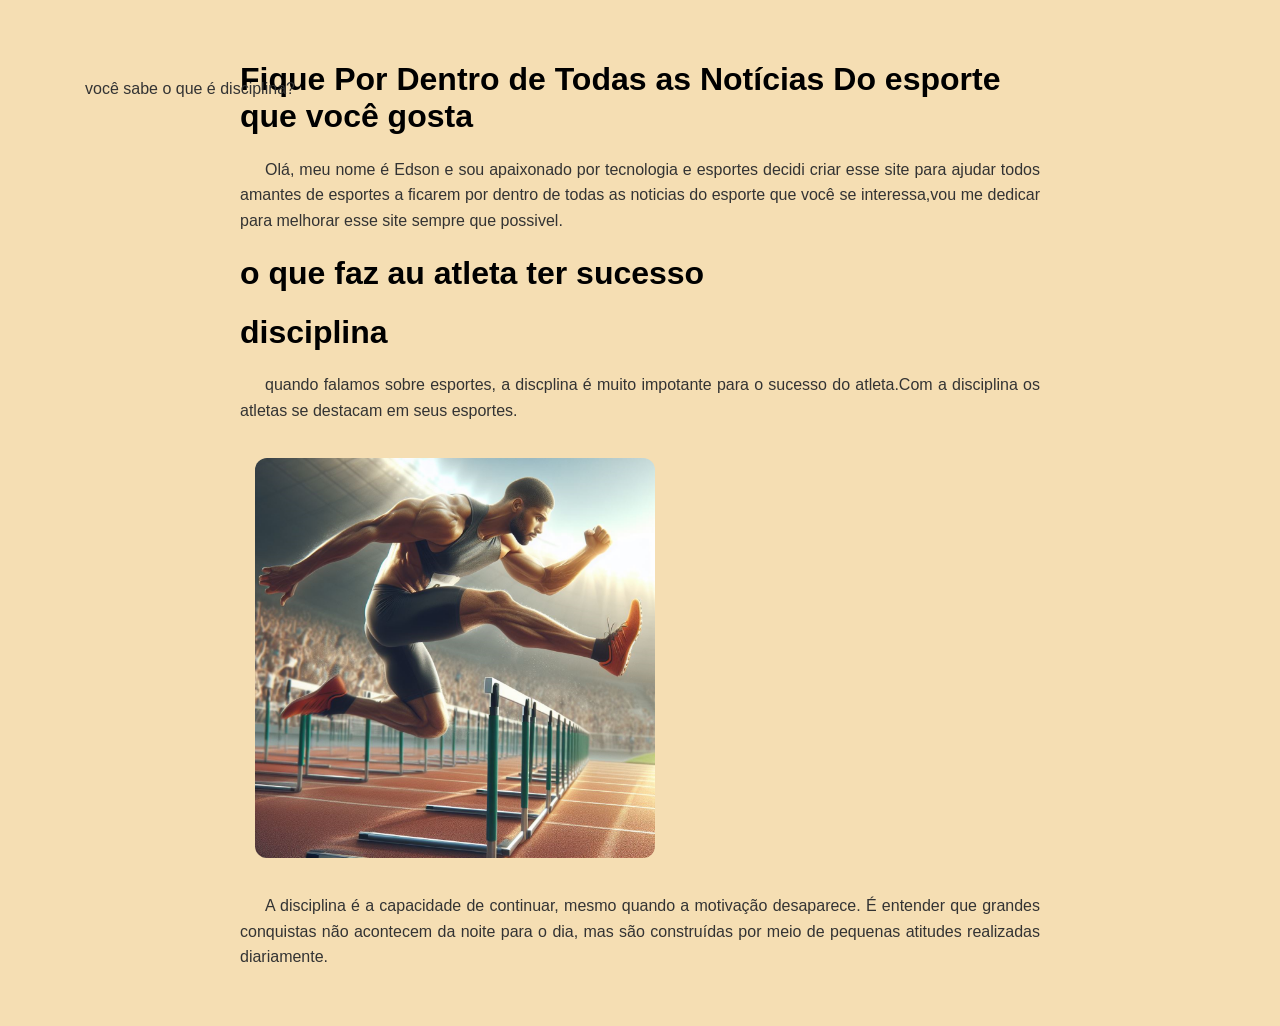
==== index.html @ 0e012005 "1.1" ====
<!DOCTYPE html>
<html lang="pt-BR">

  <head>
    <meta charset="UTF-8">
    <meta name="viewport" content="width=device-width, initial-scale=1.0">
    <title>esporte é vida</title>
    <link rel="stylesheet" href="_css/estilo.css">
  </head>
 
  <body>

<div class="container">

    <h1>Fique Por Dentro de Todas as Notícias Do esporte que você gosta</h1>
     <p>Olá, meu nome é Edson e sou apaixonado por tecnologia e esportes decidi criar esse site
       para ajudar todos amantes de esportes a ficarem por dentro de todas as noticias do esporte
      que você se interessa,vou me dedicar para melhorar esse site sempre que possivel. </p>


<h1>o que faz au atleta ter sucesso</h1>



<h1>disciplina</h1>
     <p>quando falamos sobre esportes, a discplina é muito impotante para o sucesso do atleta.Com
      a disciplina os atletas se destacam em seus esportes. </p>
      <figure class="foto">
    <img src="_imagem/disciplina.imagem.png.png" alt="Representação de disciplina e
    dedicação, relacionada ao hábito de treinar.">
    </figure> 
    <p>A disciplina é a capacidade de continuar, mesmo quando a motivação desaparece.
      É entender que grandes conquistas não acontecem da noite para o dia, mas
      são construídas por meio de pequenas atitudes realizadas diariamente.</p>
    <p class="definicao"> você sabe o que é disciplina?</p>

</div>

  </body> 

</html>
---- _css/estilo.css ----
@charset "utf-8";

body  {
  background-color: wheat;
  font-family: Arial, sans-serif;
  margin: 0;
  padding: 20px;
}

div.container {
  background-color: auto;
  max-width: 800px;
  margin: 0 auto;
  padding: 20px;
}

p {
  text-align: justify;
  text-indent: 25px;
  color: #333;
  line-height: 1.6;
}

figure.foto {
  width: 50%;
  margin:20px auto;
  padding: 15px;
  text-align: center;
  margin: 20px 0;
  border-radius: 12px;
}

figure.foto img {
  width: 100%;
  height: auto;
  border-radius: 12px;
  display: block;
  margin: 0 auto;
}


p.definicao {
  display: block;
   position: absolute ;
   left: 50px;
   top: 50px;
   padding: 10px;
}

p.definicao:hover {
   color: #606060;
   background-color: bisque;
}
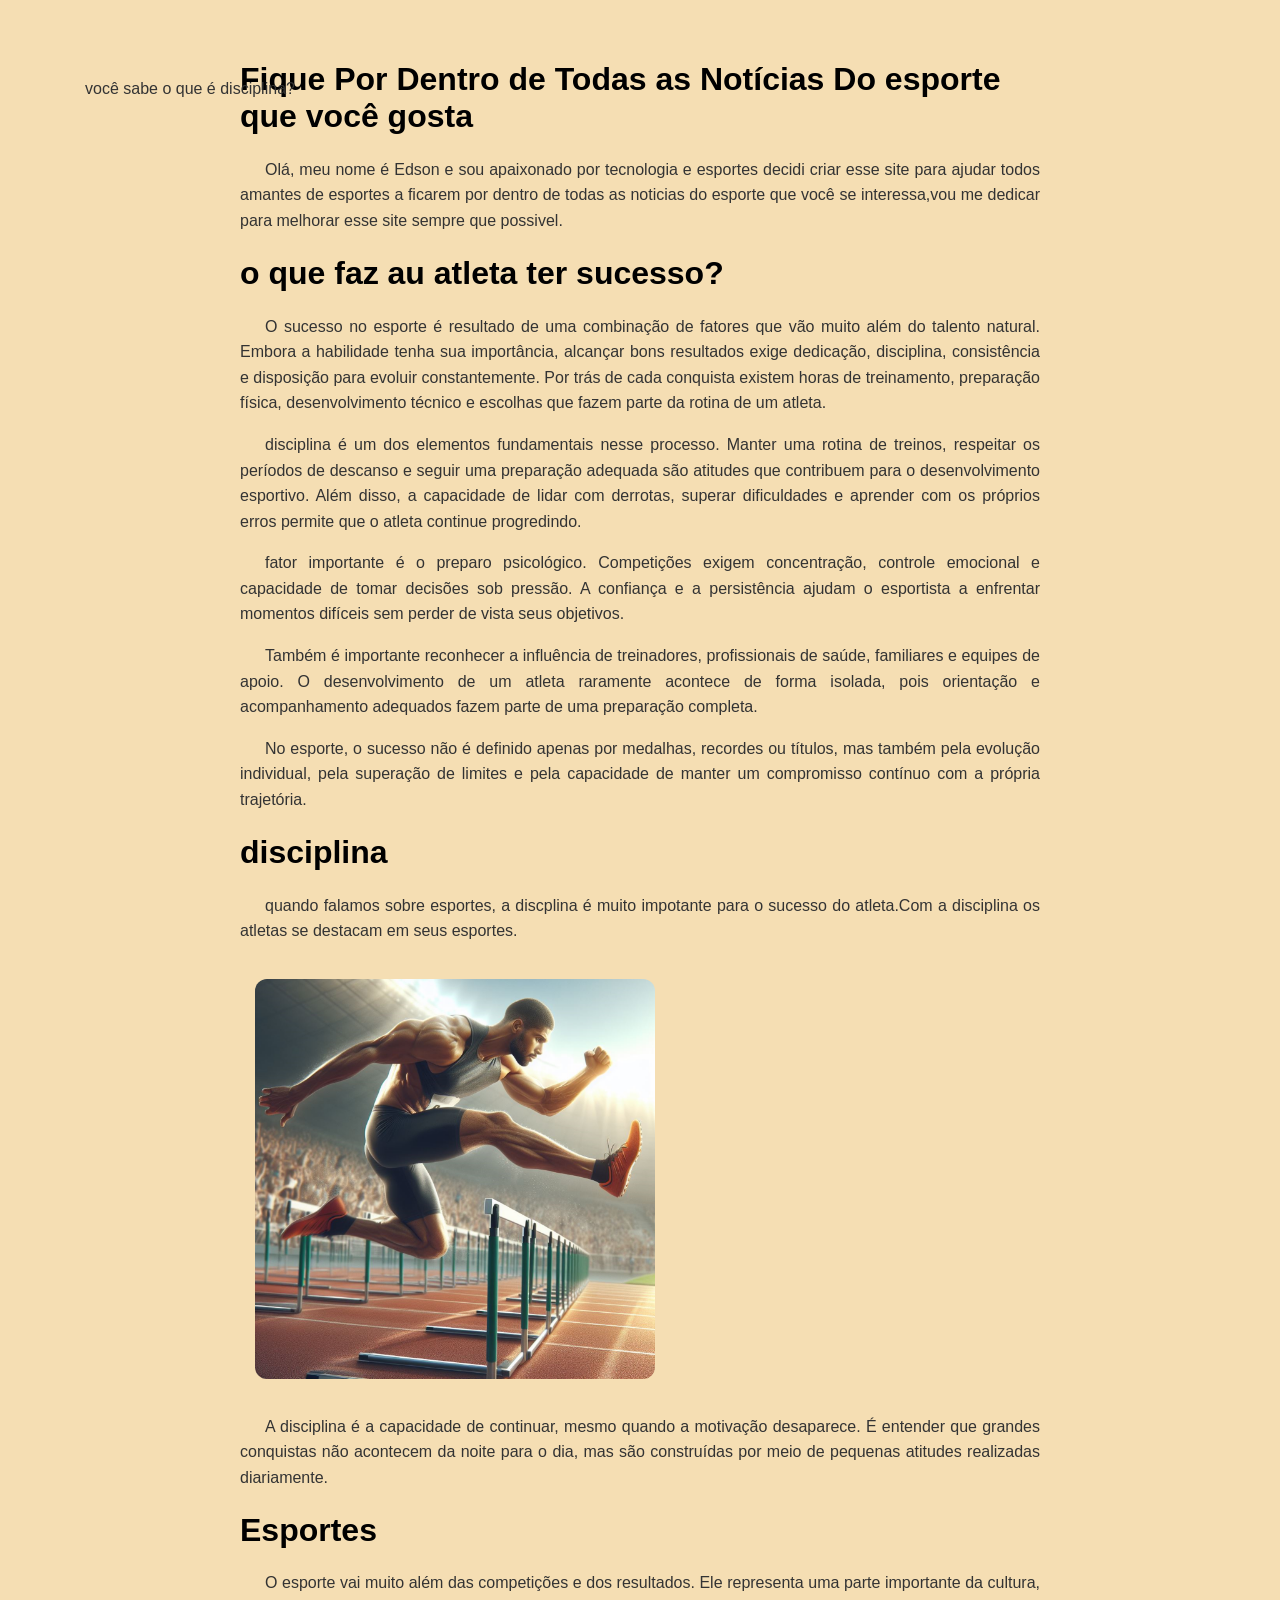
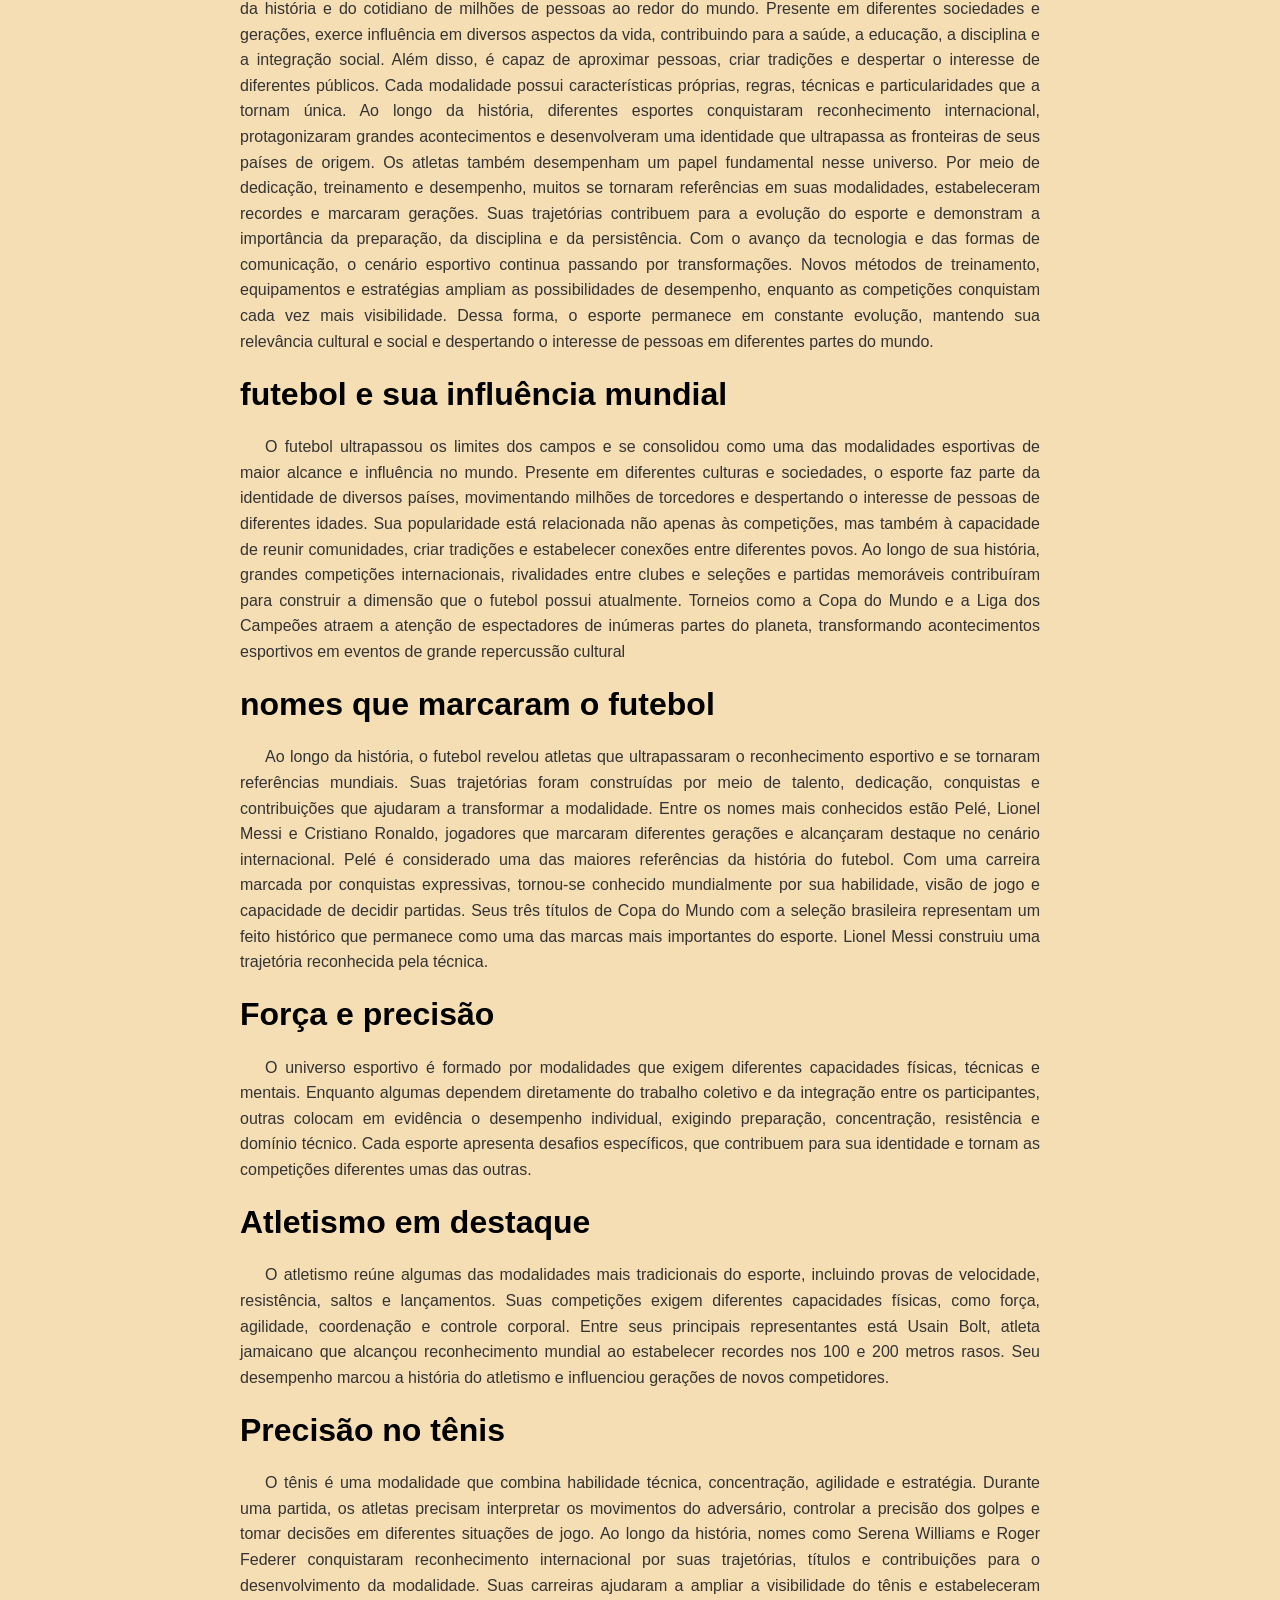
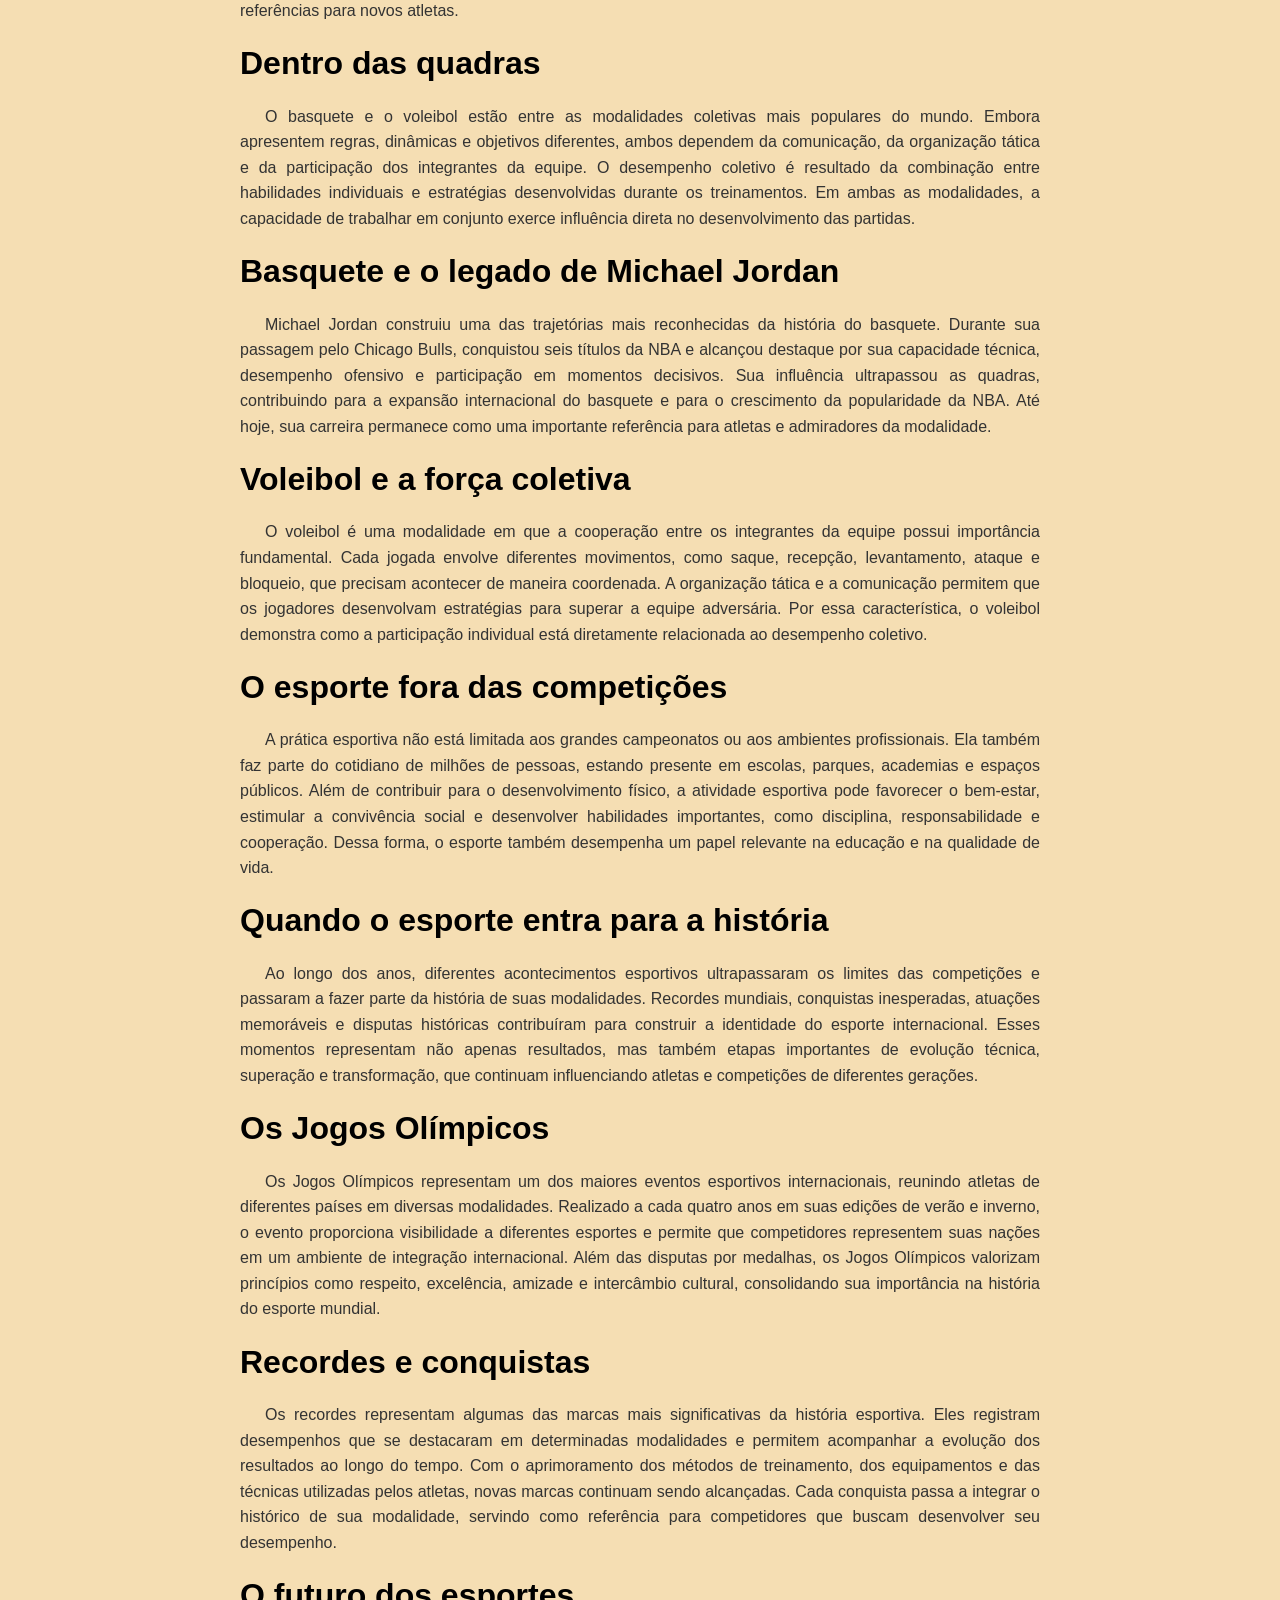
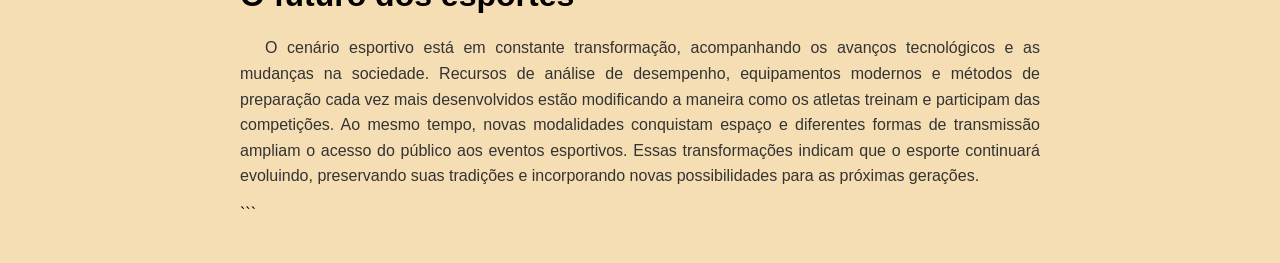
==== commit 464da9ba: "1.2" ====
--- a/index.html
+++ b/index.html
@@ -18,8 +18,18 @@
       que você se interessa,vou me dedicar para melhorar esse site sempre que possivel. </p>
 
 
-<h1>o que faz au atleta ter sucesso</h1>
+<h1>o que faz au atleta ter sucesso?</h1>
 
+
+<p>O sucesso no esporte é resultado de uma combinação de fatores que vão muito além do talento natural. Embora a habilidade tenha sua importância, alcançar bons resultados exige dedicação, disciplina, consistência e disposição para evoluir constantemente. Por trás de cada conquista existem horas de treinamento, preparação física, desenvolvimento técnico e escolhas que fazem parte da rotina de um atleta.</p>
+
+<p> disciplina é um dos elementos fundamentais nesse processo. Manter uma rotina de treinos, respeitar os períodos de descanso e seguir uma preparação adequada são atitudes que contribuem para o desenvolvimento esportivo. Além disso, a capacidade de lidar com derrotas, superar dificuldades e aprender com os próprios erros permite que o atleta continue progredindo.</p>
+
+<p> fator importante é o preparo psicológico. Competições exigem concentração, controle emocional e capacidade de tomar decisões sob pressão. A confiança e a persistência ajudam o esportista a enfrentar momentos difíceis sem perder de vista seus objetivos.</p>
+
+<P>Também é importante reconhecer a influência de treinadores, profissionais de saúde, familiares e equipes de apoio. O desenvolvimento de um atleta raramente acontece de forma isolada, pois orientação e acompanhamento adequados fazem parte de uma preparação completa.</P>
+
+<p>No esporte, o sucesso não é definido apenas por medalhas, recordes ou títulos, mas também pela evolução individual, pela superação de limites e pela capacidade de manter um compromisso contínuo com a própria trajetória.</p>
 
 
 <h1>disciplina</h1>
@@ -34,6 +44,64 @@
       são construídas por meio de pequenas atitudes realizadas diariamente.</p>
     <p class="definicao"> você sabe o que é disciplina?</p>
 
+    <h1>Esportes</h1>
+
+<p> O esporte vai muito além das competições e dos resultados. Ele representa uma parte importante da cultura, da história e do cotidiano de milhões de pessoas ao redor do mundo. Presente em diferentes sociedades e gerações, exerce influência em diversos aspectos da vida, contribuindo para a saúde, a educação, a disciplina e a integração social. Além disso, é capaz de aproximar pessoas, criar tradições e despertar o interesse de diferentes públicos.
+
+Cada modalidade possui características próprias, regras, técnicas e particularidades que a tornam única. Ao longo da história, diferentes esportes conquistaram reconhecimento internacional, protagonizaram grandes acontecimentos e desenvolveram uma identidade que ultrapassa as fronteiras de seus países de origem.
+
+Os atletas também desempenham um papel fundamental nesse universo. Por meio de dedicação, treinamento e desempenho, muitos se tornaram referências em suas modalidades, estabeleceram recordes e marcaram gerações. Suas trajetórias contribuem para a evolução do esporte e demonstram a importância da preparação, da disciplina e da persistência.
+
+Com o avanço da tecnologia e das formas de comunicação, o cenário esportivo continua passando por transformações. Novos métodos de treinamento, equipamentos e estratégias ampliam as possibilidades de desempenho, enquanto as competições conquistam cada vez mais visibilidade. Dessa forma, o esporte permanece em constante evolução, mantendo sua relevância cultural e social e despertando o interesse de pessoas em diferentes partes do mundo.</p>
+
+<h1> futebol e sua influência mundial</h1>
+
+<p>O futebol ultrapassou os limites dos campos e se consolidou como uma das modalidades esportivas de maior alcance e influência no mundo. Presente em diferentes culturas e sociedades, o esporte faz parte da identidade de diversos países, movimentando milhões de torcedores e despertando o interesse de pessoas de diferentes idades. Sua popularidade está relacionada não apenas às competições, mas também à capacidade de reunir comunidades, criar tradições e estabelecer conexões entre diferentes povos.
+
+Ao longo de sua história, grandes competições internacionais, rivalidades entre clubes e seleções e partidas memoráveis contribuíram para construir a dimensão que o futebol possui atualmente. Torneios como a Copa do Mundo e a Liga dos Campeões atraem a atenção de espectadores de inúmeras partes do planeta, transformando acontecimentos esportivos em eventos de grande repercussão cultural</p>
+
+<h1> nomes que marcaram o futebol</h1>
+<P>Ao longo da história, o futebol revelou atletas que ultrapassaram o reconhecimento esportivo e se tornaram referências mundiais. Suas trajetórias foram construídas por meio de talento, dedicação, conquistas e contribuições que ajudaram a transformar a modalidade. Entre os nomes mais conhecidos estão Pelé, Lionel Messi e Cristiano Ronaldo, jogadores que marcaram diferentes gerações e alcançaram destaque no cenário internacional.
+
+Pelé é considerado uma das maiores referências da história do futebol. Com uma carreira marcada por conquistas expressivas, tornou-se conhecido mundialmente por sua habilidade, visão de jogo e capacidade de decidir partidas. Seus três títulos de Copa do Mundo com a seleção brasileira representam um feito histórico que permanece como uma das marcas mais importantes do esporte.
+
+Lionel Messi construiu uma trajetória reconhecida pela técnica.</p>
+
+<h1>Força e precisão</h1>
+<p>O universo esportivo é formado por modalidades que exigem diferentes capacidades físicas, técnicas e mentais. Enquanto algumas dependem diretamente do trabalho coletivo e da integração entre os participantes, outras colocam em evidência o desempenho individual, exigindo preparação, concentração, resistência e domínio técnico. Cada esporte apresenta desafios específicos, que contribuem para sua identidade e tornam as competições diferentes umas das outras.</p>
+
+<h1>Atletismo em destaque</h1>
+<p>O atletismo reúne algumas das modalidades mais tradicionais do esporte, incluindo provas de velocidade, resistência, saltos e lançamentos. Suas competições exigem diferentes capacidades físicas, como força, agilidade, coordenação e controle corporal. Entre seus principais representantes está Usain Bolt, atleta jamaicano que alcançou reconhecimento mundial ao estabelecer recordes nos 100 e 200 metros rasos. Seu desempenho marcou a história do atletismo e influenciou gerações de novos competidores.</p>
+
+<h1>Precisão no tênis</h1>
+<p>O tênis é uma modalidade que combina habilidade técnica, concentração, agilidade e estratégia. Durante uma partida, os atletas precisam interpretar os movimentos do adversário, controlar a precisão dos golpes e tomar decisões em diferentes situações de jogo. Ao longo da história, nomes como Serena Williams e Roger Federer conquistaram reconhecimento internacional por suas trajetórias, títulos e contribuições para o desenvolvimento da modalidade. Suas carreiras ajudaram a ampliar a visibilidade do tênis e estabeleceram referências para novos atletas.</p>
+
+<h1>Dentro das quadras</h1>
+<p>O basquete e o voleibol estão entre as modalidades coletivas mais populares do mundo. Embora apresentem regras, dinâmicas e objetivos diferentes, ambos dependem da comunicação, da organização tática e da participação dos integrantes da equipe. O desempenho coletivo é resultado da combinação entre habilidades individuais e estratégias desenvolvidas durante os treinamentos. Em ambas as modalidades, a capacidade de trabalhar em conjunto exerce influência direta no desenvolvimento das partidas.</p>
+
+<h1>Basquete e o legado de Michael Jordan</h1>
+<p>Michael Jordan construiu uma das trajetórias mais reconhecidas da história do basquete. Durante sua passagem pelo Chicago Bulls, conquistou seis títulos da NBA e alcançou destaque por sua capacidade técnica, desempenho ofensivo e participação em momentos decisivos. Sua influência ultrapassou as quadras, contribuindo para a expansão internacional do basquete e para o crescimento da popularidade da NBA. Até hoje, sua carreira permanece como uma importante referência para atletas e admiradores da modalidade.</p>
+
+<h1>Voleibol e a força coletiva</h1>
+<p>O voleibol é uma modalidade em que a cooperação entre os integrantes da equipe possui importância fundamental. Cada jogada envolve diferentes movimentos, como saque, recepção, levantamento, ataque e bloqueio, que precisam acontecer de maneira coordenada. A organização tática e a comunicação permitem que os jogadores desenvolvam estratégias para superar a equipe adversária. Por essa característica, o voleibol demonstra como a participação individual está diretamente relacionada ao desempenho coletivo.</p>
+
+<h1>O esporte fora das competições</h1>
+<p>A prática esportiva não está limitada aos grandes campeonatos ou aos ambientes profissionais. Ela também faz parte do cotidiano de milhões de pessoas, estando presente em escolas, parques, academias e espaços públicos. Além de contribuir para o desenvolvimento físico, a atividade esportiva pode favorecer o bem-estar, estimular a convivência social e desenvolver habilidades importantes, como disciplina, responsabilidade e cooperação. Dessa forma, o esporte também desempenha um papel relevante na educação e na qualidade de vida.</p>
+
+<h1>Quando o esporte entra para a história</h1>
+<p>Ao longo dos anos, diferentes acontecimentos esportivos ultrapassaram os limites das competições e passaram a fazer parte da história de suas modalidades. Recordes mundiais, conquistas inesperadas, atuações memoráveis e disputas históricas contribuíram para construir a identidade do esporte internacional. Esses momentos representam não apenas resultados, mas também etapas importantes de evolução técnica, superação e transformação, que continuam influenciando atletas e competições de diferentes gerações.</p>
+
+<h1>Os Jogos Olímpicos</h1>
+<p>Os Jogos Olímpicos representam um dos maiores eventos esportivos internacionais, reunindo atletas de diferentes países em diversas modalidades. Realizado a cada quatro anos em suas edições de verão e inverno, o evento proporciona visibilidade a diferentes esportes e permite que competidores representem suas nações em um ambiente de integração internacional. Além das disputas por medalhas, os Jogos Olímpicos valorizam princípios como respeito, excelência, amizade e intercâmbio cultural, consolidando sua importância na história do esporte mundial.</p>
+
+<h1>Recordes e conquistas</h1>
+<p>Os recordes representam algumas das marcas mais significativas da história esportiva. Eles registram desempenhos que se destacaram em determinadas modalidades e permitem acompanhar a evolução dos resultados ao longo do tempo. Com o aprimoramento dos métodos de treinamento, dos equipamentos e das técnicas utilizadas pelos atletas, novas marcas continuam sendo alcançadas. Cada conquista passa a integrar o histórico de sua modalidade, servindo como referência para competidores que buscam desenvolver seu desempenho.</p>
+
+<h1>O futuro dos esportes</h1>
+<p>O cenário esportivo está em constante transformação, acompanhando os avanços tecnológicos e as mudanças na sociedade. Recursos de análise de desempenho, equipamentos modernos e métodos de preparação cada vez mais desenvolvidos estão modificando a maneira como os atletas treinam e participam das competições. Ao mesmo tempo, novas modalidades conquistam espaço e diferentes formas de transmissão ampliam o acesso do público aos eventos esportivos. Essas transformações indicam que o esporte continuará evoluindo, preservando suas tradições e incorporando novas possibilidades para as próximas gerações.</p>
+```
+
+
 </div>
 
   </body> 
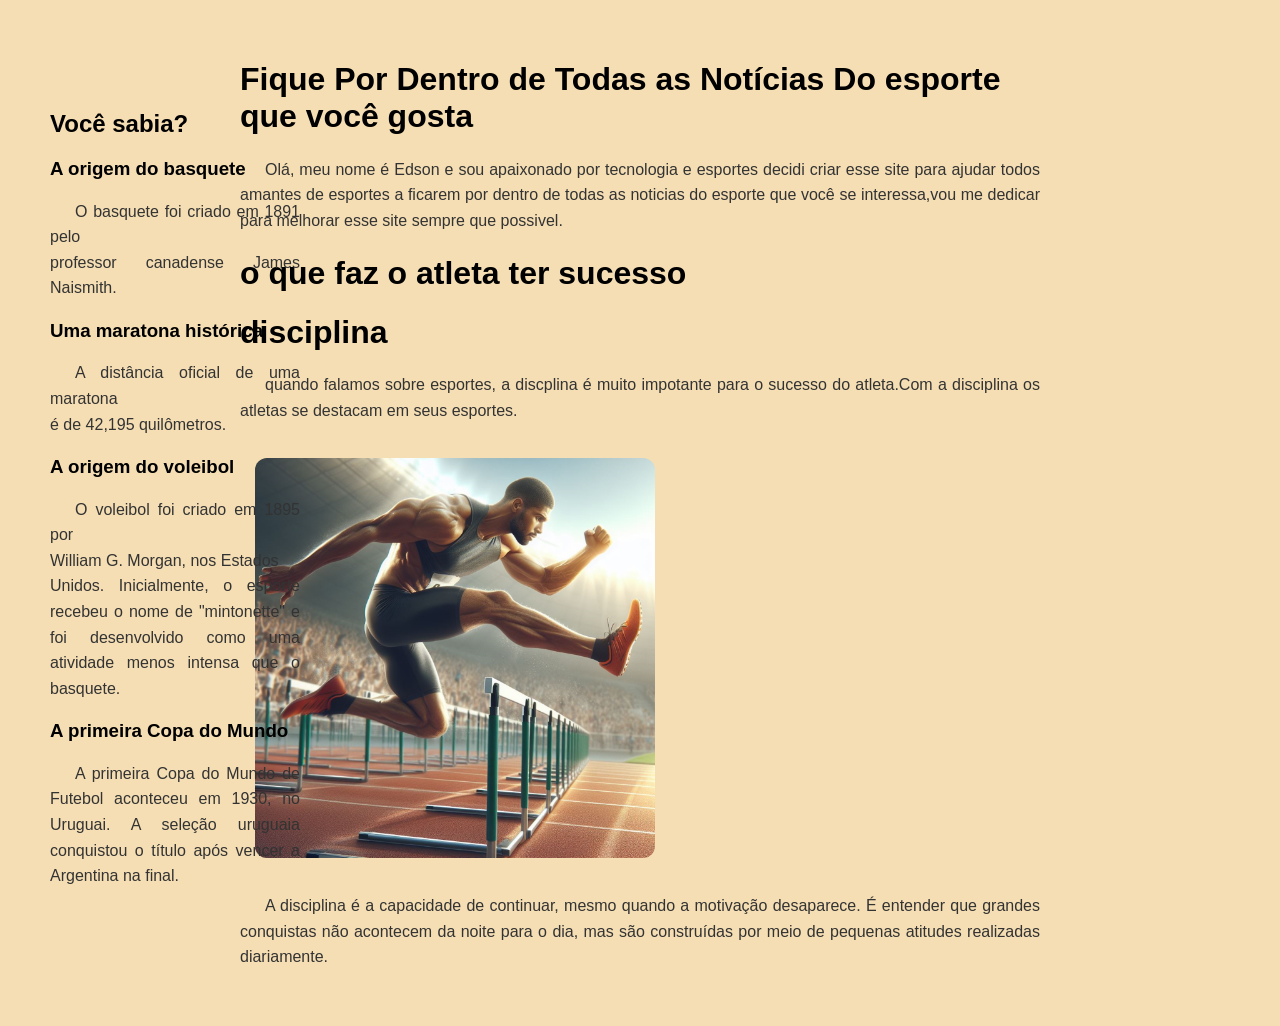
==== commit fa5201d1: "1.2" ====
--- a/index.html
+++ b/index.html
@@ -18,18 +18,8 @@
       que você se interessa,vou me dedicar para melhorar esse site sempre que possivel. </p>
 
 
-<h1>o que faz au atleta ter sucesso?</h1>
+<h1>o que faz o atleta ter sucesso</h1>
 
-
-<p>O sucesso no esporte é resultado de uma combinação de fatores que vão muito além do talento natural. Embora a habilidade tenha sua importância, alcançar bons resultados exige dedicação, disciplina, consistência e disposição para evoluir constantemente. Por trás de cada conquista existem horas de treinamento, preparação física, desenvolvimento técnico e escolhas que fazem parte da rotina de um atleta.</p>
-
-<p> disciplina é um dos elementos fundamentais nesse processo. Manter uma rotina de treinos, respeitar os períodos de descanso e seguir uma preparação adequada são atitudes que contribuem para o desenvolvimento esportivo. Além disso, a capacidade de lidar com derrotas, superar dificuldades e aprender com os próprios erros permite que o atleta continue progredindo.</p>
-
-<p> fator importante é o preparo psicológico. Competições exigem concentração, controle emocional e capacidade de tomar decisões sob pressão. A confiança e a persistência ajudam o esportista a enfrentar momentos difíceis sem perder de vista seus objetivos.</p>
-
-<P>Também é importante reconhecer a influência de treinadores, profissionais de saúde, familiares e equipes de apoio. O desenvolvimento de um atleta raramente acontece de forma isolada, pois orientação e acompanhamento adequados fazem parte de uma preparação completa.</P>
-
-<p>No esporte, o sucesso não é definido apenas por medalhas, recordes ou títulos, mas também pela evolução individual, pela superação de limites e pela capacidade de manter um compromisso contínuo com a própria trajetória.</p>
 
 
 <h1>disciplina</h1>
@@ -42,65 +32,34 @@
     <p>A disciplina é a capacidade de continuar, mesmo quando a motivação desaparece.
       É entender que grandes conquistas não acontecem da noite para o dia, mas
       são construídas por meio de pequenas atitudes realizadas diariamente.</p>
-    <p class="definicao"> você sabe o que é disciplina?</p>
+    <aside class="definicao">
+    <h2>Você sabia?</h2>
 
-    <h1>Esportes</h1>
+    <h3>A origem do basquete</h3>
 
-<p> O esporte vai muito além das competições e dos resultados. Ele representa uma parte importante da cultura, da história e do cotidiano de milhões de pessoas ao redor do mundo. Presente em diferentes sociedades e gerações, exerce influência em diversos aspectos da vida, contribuindo para a saúde, a educação, a disciplina e a integração social. Além disso, é capaz de aproximar pessoas, criar tradições e despertar o interesse de diferentes públicos.
+    <p>
+        O basquete foi criado em 1891 pelo<br/> professor
+        canadense James Naismith.
+    </p>
 
-Cada modalidade possui características próprias, regras, técnicas e particularidades que a tornam única. Ao longo da história, diferentes esportes conquistaram reconhecimento internacional, protagonizaram grandes acontecimentos e desenvolveram uma identidade que ultrapassa as fronteiras de seus países de origem.
+    <h3>Uma maratona histórica</h3>
 
-Os atletas também desempenham um papel fundamental nesse universo. Por meio de dedicação, treinamento e desempenho, muitos se tornaram referências em suas modalidades, estabeleceram recordes e marcaram gerações. Suas trajetórias contribuem para a evolução do esporte e demonstram a importância da preparação, da disciplina e da persistência.
+    <p>
+        A distância oficial de uma maratona <br/> é de
+        42,195 quilômetros.
+    </p>
+    <h3>A origem do voleibol</h3>
 
-Com o avanço da tecnologia e das formas de comunicação, o cenário esportivo continua passando por transformações. Novos métodos de treinamento, equipamentos e estratégias ampliam as possibilidades de desempenho, enquanto as competições conquistam cada vez mais visibilidade. Dessa forma, o esporte permanece em constante evolução, mantendo sua relevância cultural e social e despertando o interesse de pessoas em diferentes partes do mundo.</p>
+<p>
+O voleibol foi criado em 1895 por <br/>William G. Morgan, nos Estados <br>Unidos. Inicialmente, o esporte recebeu o nome de "mintonette" e foi desenvolvido como uma atividade menos intensa que o basquete.
+</p>
 
-<h1> futebol e sua influência mundial</h1>
+<h3>A primeira Copa do Mundo</h3>
 
-<p>O futebol ultrapassou os limites dos campos e se consolidou como uma das modalidades esportivas de maior alcance e influência no mundo. Presente em diferentes culturas e sociedades, o esporte faz parte da identidade de diversos países, movimentando milhões de torcedores e despertando o interesse de pessoas de diferentes idades. Sua popularidade está relacionada não apenas às competições, mas também à capacidade de reunir comunidades, criar tradições e estabelecer conexões entre diferentes povos.
-
-Ao longo de sua história, grandes competições internacionais, rivalidades entre clubes e seleções e partidas memoráveis contribuíram para construir a dimensão que o futebol possui atualmente. Torneios como a Copa do Mundo e a Liga dos Campeões atraem a atenção de espectadores de inúmeras partes do planeta, transformando acontecimentos esportivos em eventos de grande repercussão cultural</p>
-
-<h1> nomes que marcaram o futebol</h1>
-<P>Ao longo da história, o futebol revelou atletas que ultrapassaram o reconhecimento esportivo e se tornaram referências mundiais. Suas trajetórias foram construídas por meio de talento, dedicação, conquistas e contribuições que ajudaram a transformar a modalidade. Entre os nomes mais conhecidos estão Pelé, Lionel Messi e Cristiano Ronaldo, jogadores que marcaram diferentes gerações e alcançaram destaque no cenário internacional.
-
-Pelé é considerado uma das maiores referências da história do futebol. Com uma carreira marcada por conquistas expressivas, tornou-se conhecido mundialmente por sua habilidade, visão de jogo e capacidade de decidir partidas. Seus três títulos de Copa do Mundo com a seleção brasileira representam um feito histórico que permanece como uma das marcas mais importantes do esporte.
-
-Lionel Messi construiu uma trajetória reconhecida pela técnica.</p>
-
-<h1>Força e precisão</h1>
-<p>O universo esportivo é formado por modalidades que exigem diferentes capacidades físicas, técnicas e mentais. Enquanto algumas dependem diretamente do trabalho coletivo e da integração entre os participantes, outras colocam em evidência o desempenho individual, exigindo preparação, concentração, resistência e domínio técnico. Cada esporte apresenta desafios específicos, que contribuem para sua identidade e tornam as competições diferentes umas das outras.</p>
-
-<h1>Atletismo em destaque</h1>
-<p>O atletismo reúne algumas das modalidades mais tradicionais do esporte, incluindo provas de velocidade, resistência, saltos e lançamentos. Suas competições exigem diferentes capacidades físicas, como força, agilidade, coordenação e controle corporal. Entre seus principais representantes está Usain Bolt, atleta jamaicano que alcançou reconhecimento mundial ao estabelecer recordes nos 100 e 200 metros rasos. Seu desempenho marcou a história do atletismo e influenciou gerações de novos competidores.</p>
-
-<h1>Precisão no tênis</h1>
-<p>O tênis é uma modalidade que combina habilidade técnica, concentração, agilidade e estratégia. Durante uma partida, os atletas precisam interpretar os movimentos do adversário, controlar a precisão dos golpes e tomar decisões em diferentes situações de jogo. Ao longo da história, nomes como Serena Williams e Roger Federer conquistaram reconhecimento internacional por suas trajetórias, títulos e contribuições para o desenvolvimento da modalidade. Suas carreiras ajudaram a ampliar a visibilidade do tênis e estabeleceram referências para novos atletas.</p>
-
-<h1>Dentro das quadras</h1>
-<p>O basquete e o voleibol estão entre as modalidades coletivas mais populares do mundo. Embora apresentem regras, dinâmicas e objetivos diferentes, ambos dependem da comunicação, da organização tática e da participação dos integrantes da equipe. O desempenho coletivo é resultado da combinação entre habilidades individuais e estratégias desenvolvidas durante os treinamentos. Em ambas as modalidades, a capacidade de trabalhar em conjunto exerce influência direta no desenvolvimento das partidas.</p>
-
-<h1>Basquete e o legado de Michael Jordan</h1>
-<p>Michael Jordan construiu uma das trajetórias mais reconhecidas da história do basquete. Durante sua passagem pelo Chicago Bulls, conquistou seis títulos da NBA e alcançou destaque por sua capacidade técnica, desempenho ofensivo e participação em momentos decisivos. Sua influência ultrapassou as quadras, contribuindo para a expansão internacional do basquete e para o crescimento da popularidade da NBA. Até hoje, sua carreira permanece como uma importante referência para atletas e admiradores da modalidade.</p>
-
-<h1>Voleibol e a força coletiva</h1>
-<p>O voleibol é uma modalidade em que a cooperação entre os integrantes da equipe possui importância fundamental. Cada jogada envolve diferentes movimentos, como saque, recepção, levantamento, ataque e bloqueio, que precisam acontecer de maneira coordenada. A organização tática e a comunicação permitem que os jogadores desenvolvam estratégias para superar a equipe adversária. Por essa característica, o voleibol demonstra como a participação individual está diretamente relacionada ao desempenho coletivo.</p>
-
-<h1>O esporte fora das competições</h1>
-<p>A prática esportiva não está limitada aos grandes campeonatos ou aos ambientes profissionais. Ela também faz parte do cotidiano de milhões de pessoas, estando presente em escolas, parques, academias e espaços públicos. Além de contribuir para o desenvolvimento físico, a atividade esportiva pode favorecer o bem-estar, estimular a convivência social e desenvolver habilidades importantes, como disciplina, responsabilidade e cooperação. Dessa forma, o esporte também desempenha um papel relevante na educação e na qualidade de vida.</p>
-
-<h1>Quando o esporte entra para a história</h1>
-<p>Ao longo dos anos, diferentes acontecimentos esportivos ultrapassaram os limites das competições e passaram a fazer parte da história de suas modalidades. Recordes mundiais, conquistas inesperadas, atuações memoráveis e disputas históricas contribuíram para construir a identidade do esporte internacional. Esses momentos representam não apenas resultados, mas também etapas importantes de evolução técnica, superação e transformação, que continuam influenciando atletas e competições de diferentes gerações.</p>
-
-<h1>Os Jogos Olímpicos</h1>
-<p>Os Jogos Olímpicos representam um dos maiores eventos esportivos internacionais, reunindo atletas de diferentes países em diversas modalidades. Realizado a cada quatro anos em suas edições de verão e inverno, o evento proporciona visibilidade a diferentes esportes e permite que competidores representem suas nações em um ambiente de integração internacional. Além das disputas por medalhas, os Jogos Olímpicos valorizam princípios como respeito, excelência, amizade e intercâmbio cultural, consolidando sua importância na história do esporte mundial.</p>
-
-<h1>Recordes e conquistas</h1>
-<p>Os recordes representam algumas das marcas mais significativas da história esportiva. Eles registram desempenhos que se destacaram em determinadas modalidades e permitem acompanhar a evolução dos resultados ao longo do tempo. Com o aprimoramento dos métodos de treinamento, dos equipamentos e das técnicas utilizadas pelos atletas, novas marcas continuam sendo alcançadas. Cada conquista passa a integrar o histórico de sua modalidade, servindo como referência para competidores que buscam desenvolver seu desempenho.</p>
-
-<h1>O futuro dos esportes</h1>
-<p>O cenário esportivo está em constante transformação, acompanhando os avanços tecnológicos e as mudanças na sociedade. Recursos de análise de desempenho, equipamentos modernos e métodos de preparação cada vez mais desenvolvidos estão modificando a maneira como os atletas treinam e participam das competições. Ao mesmo tempo, novas modalidades conquistam espaço e diferentes formas de transmissão ampliam o acesso do público aos eventos esportivos. Essas transformações indicam que o esporte continuará evoluindo, preservando suas tradições e incorporando novas possibilidades para as próximas gerações.</p>
-```
-
+<p>
+A primeira Copa do Mundo de Futebol aconteceu em 1930, no Uruguai. A seleção uruguaia conquistou o título após vencer a Argentina na final.
+</p>
+</aside>
 
 </div>
 
--- a/_css/estilo.css
+++ b/_css/estilo.css
@@ -38,16 +38,21 @@
   margin: 0 auto;
 }
 
-
-p.definicao {
-  display: block;
-   position: absolute ;
-   left: 50px;
-   top: 50px;
-   padding: 10px;
+aside{
+  display: inline-block;
+  width: 250px;
 }
 
-p.definicao:hover {
-   color: #606060;
-   background-color: bisque;
+aside.definicao {
+    display: block;
+    position: absolute;
+    left: 40px;
+    top: 80px;
+    padding: 10px;
+    ;
+}
+
+aside.definicao:hover {
+    color: #606060;
+    background-color: bisque;
 }
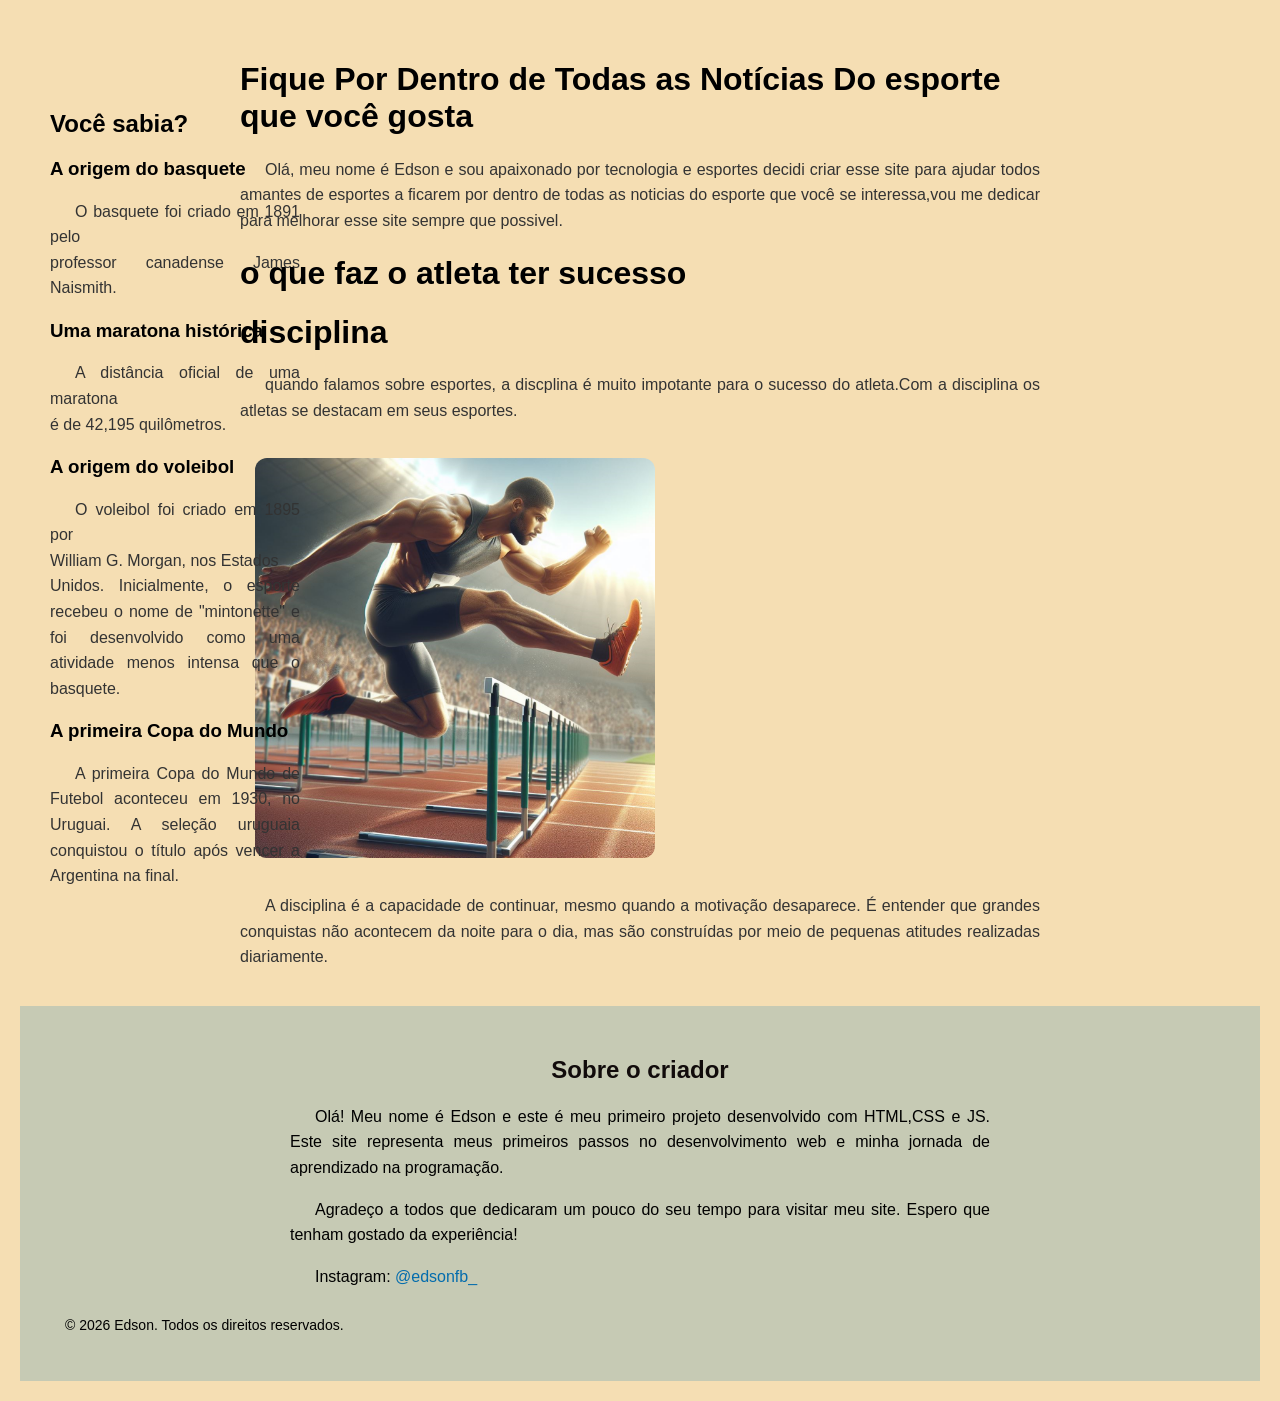
==== commit b90f0efd: "1.3" ====
--- a/index.html
+++ b/index.html
@@ -10,8 +10,7 @@
  
   <body>
 
-<div class="container">
-
+<main class="container">
     <h1>Fique Por Dentro de Todas as Notícias Do esporte que você gosta</h1>
      <p>Olá, meu nome é Edson e sou apaixonado por tecnologia e esportes decidi criar esse site
        para ajudar todos amantes de esportes a ficarem por dentro de todas as noticias do esporte
@@ -32,6 +31,9 @@
     <p>A disciplina é a capacidade de continuar, mesmo quando a motivação desaparece.
       É entender que grandes conquistas não acontecem da noite para o dia, mas
       são construídas por meio de pequenas atitudes realizadas diariamente.</p>
+
+    </main>
+
     <aside class="definicao">
     <h2>Você sabia?</h2>
 
@@ -61,7 +63,36 @@
 </p>
 </aside>
 
-</div>
+<footer>
+    <section>
+        <h2>Sobre o criador</h2>
+
+        <p>
+            Olá! Meu nome é Edson e este é meu primeiro projeto
+            desenvolvido com HTML,CSS e JS. Este site representa
+            meus primeiros passos no desenvolvimento web e minha
+            jornada de aprendizado na programação.
+        </p>
+
+        <p>
+            Agradeço a todos que dedicaram um pouco do seu tempo
+            para visitar meu site. Espero que tenham gostado
+            da experiência!
+        </p>
+
+        <p>
+            Instagram:
+            <a href="https://www.instagram.com/edsonfb_/"
+               target="_blank"
+               rel="noopener noreferrer">@edsonfb_</a>
+        </p>
+    </section>
+
+    <p class="direitos">
+        &copy; 2026 Edson. Todos os direitos reservados.
+    </p>
+
+</footer>
 
   </body> 
 
--- a/_css/estilo.css
+++ b/_css/estilo.css
@@ -7,7 +7,7 @@
   padding: 20px;
 }
 
-div.container {
+main.container {
   background-color: auto;
   max-width: 800px;
   margin: 0 auto;
@@ -55,4 +55,35 @@
 aside.definicao:hover {
     color: #606060;
     background-color: bisque;
-}+}
+
+footer {
+    text-align: center;
+    padding: 30px 20px;
+    background-color: #c6cab4;
+    color: rgb(17, 11, 11);
+}
+
+footer section {
+    max-width: 700px;
+    margin: auto;
+}
+
+footer p {
+    line-height: 1.6;
+    color: black;
+}
+
+footer a {
+    color: #036cad;
+    text-decoration: none;
+}
+
+footer a:hover {
+    text-decoration: underline;
+}
+
+.direitos {
+    margin-top: 25px;
+    font-size: 14px;
+}
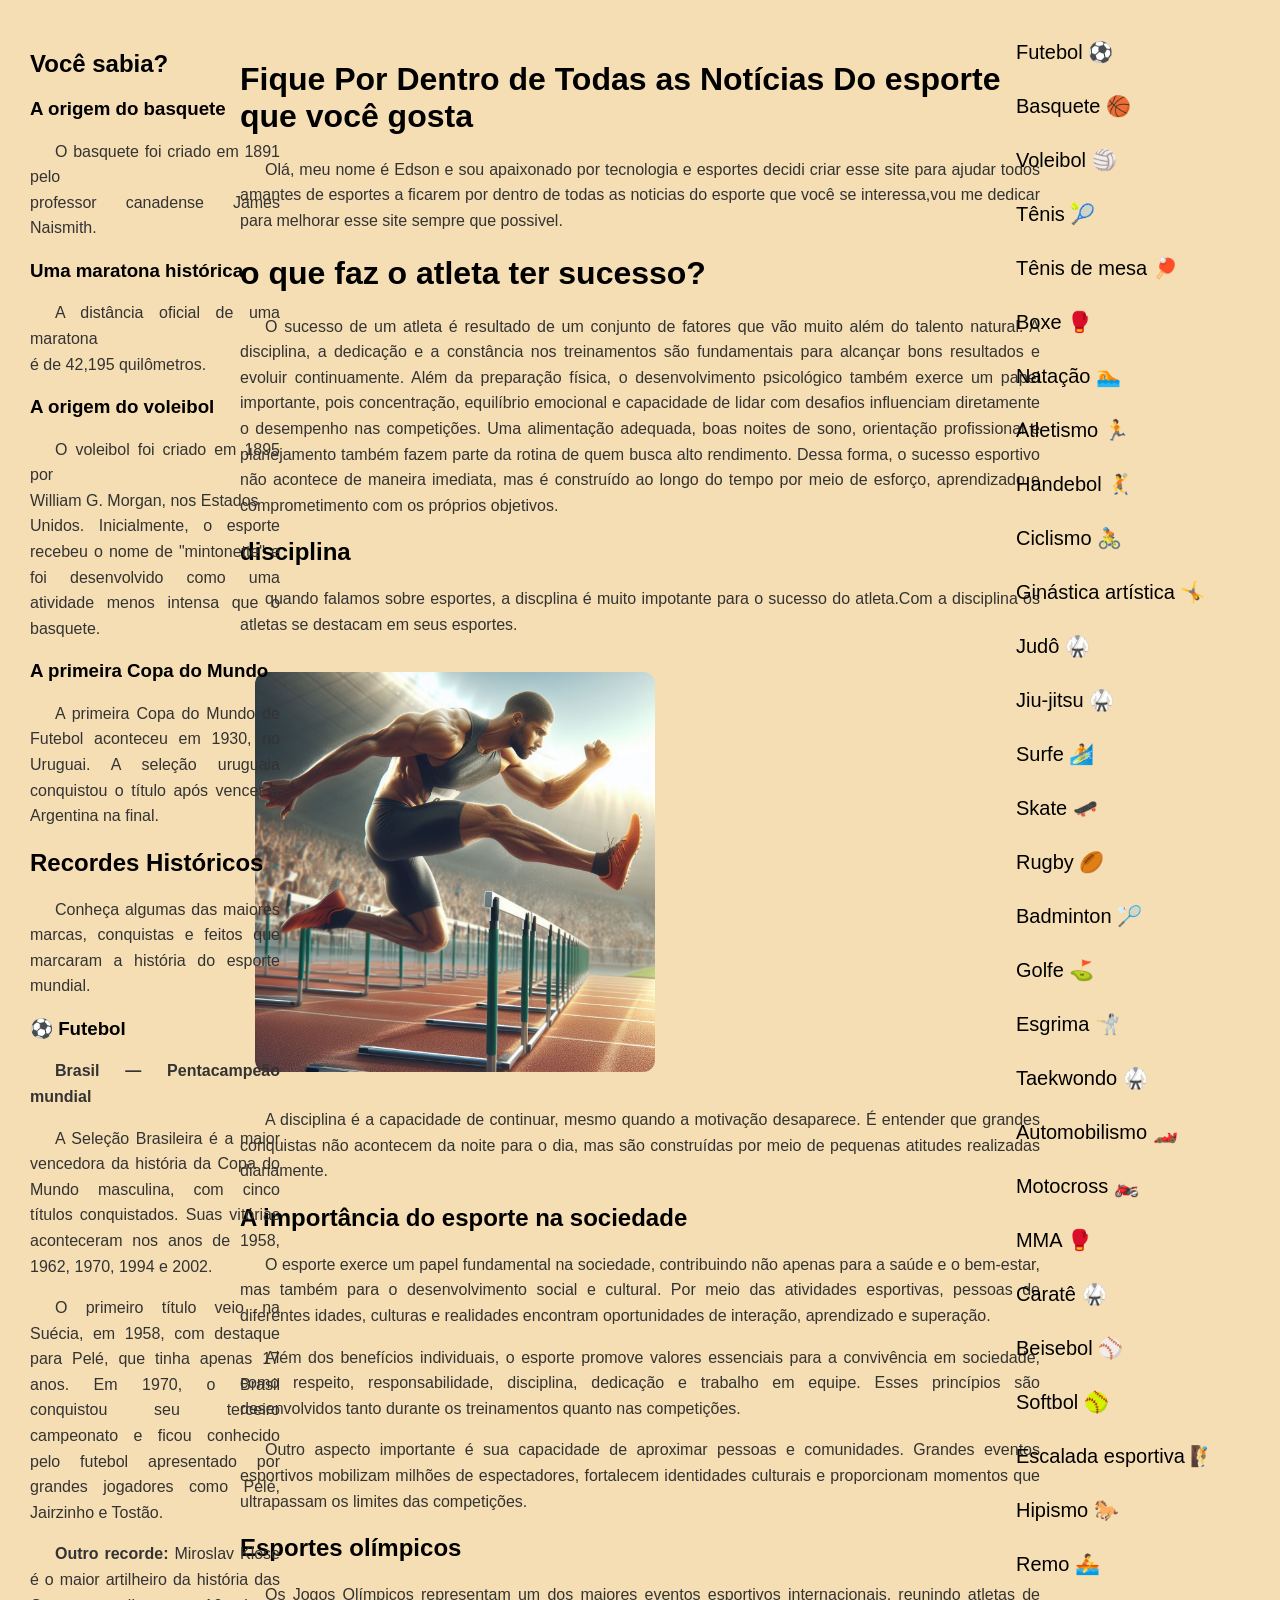
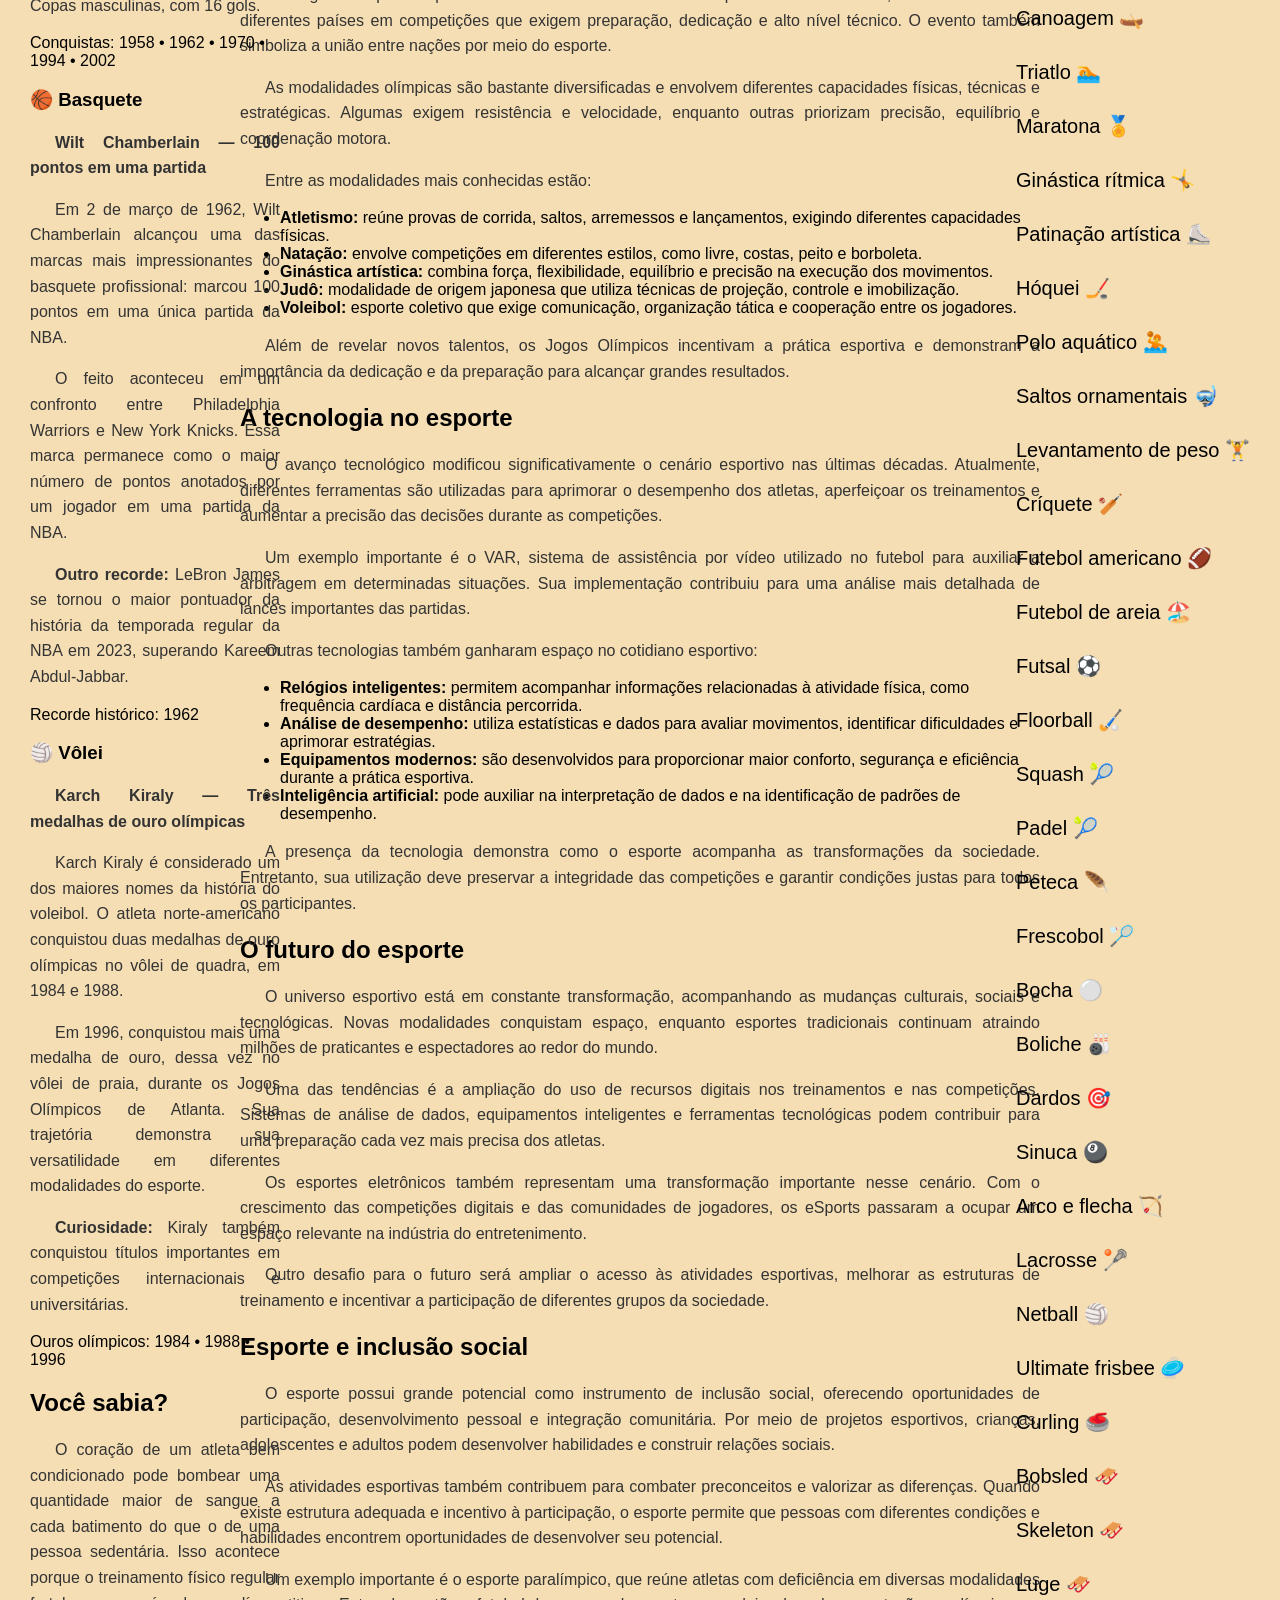
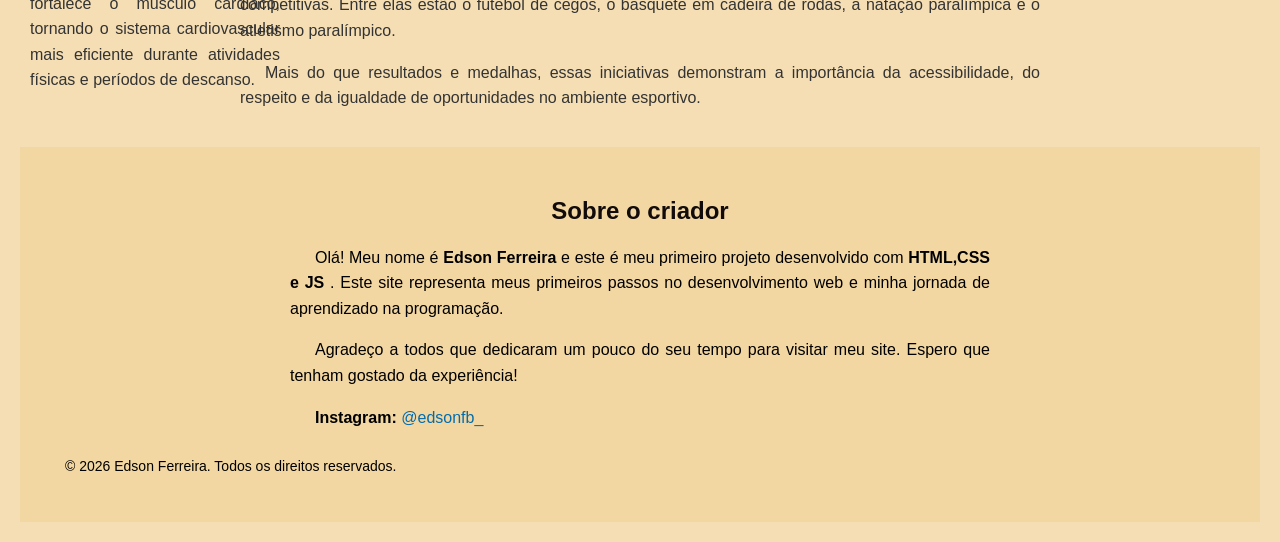
==== commit 5ea895fb: "1.5" ====
--- a/index.html
+++ b/index.html
@@ -10,6 +10,70 @@
  
   <body>
 
+<nav id="menu">
+    <ol>
+<li>Futebol ⚽</li>
+<li>Basquete 🏀</li>
+<li>Voleibol 🏐</li>
+<li>Tênis 🎾</li>
+<li>Tênis de mesa 🏓</li>
+<li>Boxe 🥊</li>
+<li>Natação 🏊</li>
+<li>Atletismo 🏃</li>
+<li>Handebol 🤾</li>
+<li>Ciclismo 🚴</li>
+<li>Ginástica artística 🤸</li>
+<li>Judô 🥋</li>
+<li>Jiu-jitsu 🥋</li>
+<li>Surfe 🏄</li>
+<li>Skate 🛹</li>
+<li>Rugby 🏉</li>
+<li>Badminton 🏸</li>
+<li>Golfe ⛳</li>
+<li>Esgrima 🤺</li>
+<li>Taekwondo 🥋</li>
+<li>Automobilismo 🏎️</li>
+<li>Motocross 🏍️</li>
+<li>MMA 🥊</li>
+<li>Caratê 🥋</li>
+<li>Beisebol ⚾</li>
+<li>Softbol 🥎</li>
+<li>Escalada esportiva 🧗</li>
+<li>Hipismo 🐎</li>
+<li>Remo 🚣</li>
+<li>Canoagem 🛶</li>
+<li>Triatlo 🏊</li>
+<li>Maratona 🏅</li>
+<li>Ginástica rítmica 🤸</li>
+<li>Patinação artística ⛸️</li>
+<li>Hóquei 🏒</li>
+<li>Polo aquático 🤽</li>
+<li>Saltos ornamentais 🤿</li>
+<li>Levantamento de peso 🏋️</li>
+<li>Críquete 🏏</li>
+<li>Futebol americano 🏈</li>
+<li>Futebol de areia 🏖️</li>
+<li>Futsal ⚽</li>
+<li>Floorball 🏑</li>
+<li>Squash 🎾</li>
+<li>Padel 🎾</li>
+<li>Peteca 🪶</li>
+<li>Frescobol 🏸</li>
+<li>Bocha ⚪</li>
+<li>Boliche 🎳</li>
+<li>Dardos 🎯</li>
+<li>Sinuca 🎱</li>
+<li>Arco e flecha 🏹</li>
+<li>Lacrosse 🥍</li>
+<li>Netball 🏐</li>
+<li>Ultimate frisbee 🥏</li>
+<li>Curling 🥌</li>
+<li>Bobsled 🛷</li>
+<li>Skeleton 🛷</li>
+<li>Luge 🛷</li>
+    </ol>
+</nav>
+
 <main class="container">
     <h1>Fique Por Dentro de Todas as Notícias Do esporte que você gosta</h1>
      <p>Olá, meu nome é Edson e sou apaixonado por tecnologia e esportes decidi criar esse site
@@ -17,11 +81,14 @@
       que você se interessa,vou me dedicar para melhorar esse site sempre que possivel. </p>
 
 
-<h1>o que faz o atleta ter sucesso</h1>
-
-
-
-<h1>disciplina</h1>
+<h1>o que faz o atleta ter sucesso?</h1>
+
+<section>
+    <p>O sucesso de um atleta é resultado de um conjunto de fatores que vão muito além do talento natural. A disciplina, a dedicação e a constância nos treinamentos são fundamentais para alcançar bons resultados e evoluir continuamente. Além da preparação física, o desenvolvimento psicológico também exerce um papel importante, pois concentração, equilíbrio emocional e capacidade de lidar com desafios influenciam diretamente o desempenho nas competições. Uma alimentação adequada, boas noites de sono, orientação profissional e planejamento também fazem parte da rotina de quem busca alto rendimento. Dessa forma, o sucesso esportivo não acontece de maneira imediata, mas é construído ao longo do tempo por meio de esforço, aprendizado e comprometimento com os próprios objetivos.</p>
+</section>
+
+
+<h2>disciplina</h2>
      <p>quando falamos sobre esportes, a discplina é muito impotante para o sucesso do atleta.Com
       a disciplina os atletas se destacam em seus esportes. </p>
       <figure class="foto">
@@ -32,6 +99,74 @@
       É entender que grandes conquistas não acontecem da noite para o dia, mas
       são construídas por meio de pequenas atitudes realizadas diariamente.</p>
 
+      <section>
+    <h2>A importância do esporte na sociedade</h2>
+    <p>O esporte exerce um papel fundamental na sociedade, contribuindo não apenas para a saúde e o bem-estar, mas também para o desenvolvimento social e cultural. Por meio das atividades esportivas, pessoas de diferentes idades, culturas e realidades encontram oportunidades de interação, aprendizado e superação.</p>
+
+    <p>Além dos benefícios individuais, o esporte promove valores essenciais para a convivência em sociedade, como respeito, responsabilidade, disciplina, dedicação e trabalho em equipe. Esses princípios são desenvolvidos tanto durante os treinamentos quanto nas competições.</p>
+
+    <p>Outro aspecto importante é sua capacidade de aproximar pessoas e comunidades. Grandes eventos esportivos mobilizam milhões de espectadores, fortalecem identidades culturais e proporcionam momentos que ultrapassam os limites das competições.</p>
+</section>
+
+<section>
+    <h2>Esportes olímpicos</h2>
+    <p>Os Jogos Olímpicos representam um dos maiores eventos esportivos internacionais, reunindo atletas de diferentes países em competições que exigem preparação, dedicação e alto nível técnico. O evento também simboliza a união entre nações por meio do esporte.</p>
+
+    <p>As modalidades olímpicas são bastante diversificadas e envolvem diferentes capacidades físicas, técnicas e estratégicas. Algumas exigem resistência e velocidade, enquanto outras priorizam precisão, equilíbrio e coordenação motora.</p>
+
+    <p>Entre as modalidades mais conhecidas estão:</p>
+
+    <ul>
+        <li><strong>Atletismo:</strong> reúne provas de corrida, saltos, arremessos e lançamentos, exigindo diferentes capacidades físicas.</li>
+        <li><strong>Natação:</strong> envolve competições em diferentes estilos, como livre, costas, peito e borboleta.</li>
+        <li><strong>Ginástica artística:</strong> combina força, flexibilidade, equilíbrio e precisão na execução dos movimentos.</li>
+        <li><strong>Judô:</strong> modalidade de origem japonesa que utiliza técnicas de projeção, controle e imobilização.</li>
+        <li><strong>Voleibol:</strong> esporte coletivo que exige comunicação, organização tática e cooperação entre os jogadores.</li>
+    </ul>
+
+    <p>Além de revelar novos talentos, os Jogos Olímpicos incentivam a prática esportiva e demonstram a importância da dedicação e da preparação para alcançar grandes resultados.</p>
+</section>
+
+<section>
+    <h2>A tecnologia no esporte</h2>
+    <p>O avanço tecnológico modificou significativamente o cenário esportivo nas últimas décadas. Atualmente, diferentes ferramentas são utilizadas para aprimorar o desempenho dos atletas, aperfeiçoar os treinamentos e aumentar a precisão das decisões durante as competições.</p>
+
+    <p>Um exemplo importante é o VAR, sistema de assistência por vídeo utilizado no futebol para auxiliar a arbitragem em determinadas situações. Sua implementação contribuiu para uma análise mais detalhada de lances importantes das partidas.</p>
+
+    <p>Outras tecnologias também ganharam espaço no cotidiano esportivo:</p>
+
+    <ul>
+        <li><strong>Relógios inteligentes:</strong> permitem acompanhar informações relacionadas à atividade física, como frequência cardíaca e distância percorrida.</li>
+        <li><strong>Análise de desempenho:</strong> utiliza estatísticas e dados para avaliar movimentos, identificar dificuldades e aprimorar estratégias.</li>
+        <li><strong>Equipamentos modernos:</strong> são desenvolvidos para proporcionar maior conforto, segurança e eficiência durante a prática esportiva.</li>
+        <li><strong>Inteligência artificial:</strong> pode auxiliar na interpretação de dados e na identificação de padrões de desempenho.</li>
+    </ul>
+
+    <p>A presença da tecnologia demonstra como o esporte acompanha as transformações da sociedade. Entretanto, sua utilização deve preservar a integridade das competições e garantir condições justas para todos os participantes.</p>
+</section>
+
+<section>
+    <h1>O futuro do esporte</h1>
+    <p>O universo esportivo está em constante transformação, acompanhando as mudanças culturais, sociais e tecnológicas. Novas modalidades conquistam espaço, enquanto esportes tradicionais continuam atraindo milhões de praticantes e espectadores ao redor do mundo.</p>
+
+    <p>Uma das tendências é a ampliação do uso de recursos digitais nos treinamentos e nas competições. Sistemas de análise de dados, equipamentos inteligentes e ferramentas tecnológicas podem contribuir para uma preparação cada vez mais precisa dos atletas.</p>
+
+    <p>Os esportes eletrônicos também representam uma transformação importante nesse cenário. Com o crescimento das competições digitais e das comunidades de jogadores, os eSports passaram a ocupar um espaço relevante na indústria do entretenimento.</p>
+
+    <p>Outro desafio para o futuro será ampliar o acesso às atividades esportivas, melhorar as estruturas de treinamento e incentivar a participação de diferentes grupos da sociedade.</p>
+</section>
+
+<section>
+    <h2>Esporte e inclusão social</h2>
+    <p>O esporte possui grande potencial como instrumento de inclusão social, oferecendo oportunidades de participação, desenvolvimento pessoal e integração comunitária. Por meio de projetos esportivos, crianças, adolescentes e adultos podem desenvolver habilidades e construir relações sociais.</p>
+
+    <p>As atividades esportivas também contribuem para combater preconceitos e valorizar as diferenças. Quando existe estrutura adequada e incentivo à participação, o esporte permite que pessoas com diferentes condições e habilidades encontrem oportunidades de desenvolver seu potencial.</p>
+
+    <p>Um exemplo importante é o esporte paralímpico, que reúne atletas com deficiência em diversas modalidades competitivas. Entre elas estão o futebol de cegos, o basquete em cadeira de rodas, a natação paralímpica e o atletismo paralímpico.</p>
+
+    <p>Mais do que resultados e medalhas, essas iniciativas demonstram a importância da acessibilidade, do respeito e da igualdade de oportunidades no ambiente esportivo.</p>
+</section>
+
     </main>
 
     <aside class="definicao">
@@ -61,6 +196,89 @@
 <p>
 A primeira Copa do Mundo de Futebol aconteceu em 1930, no Uruguai. A seleção uruguaia conquistou o título após vencer a Argentina na final.
 </p>
+
+
+    <h2>Recordes Históricos</h2>
+    <p class="descricao">
+        Conheça algumas das maiores marcas, conquistas e feitos que marcaram a história do esporte mundial.
+    </p>
+
+    
+        <h3>⚽ Futebol</h3>
+
+        <p><strong>Brasil — Pentacampeão mundial</strong></p>
+
+        <p>
+            A Seleção Brasileira é a maior vencedora da história da Copa do Mundo masculina,
+            com cinco títulos conquistados. Suas vitórias aconteceram nos anos de 1958,
+            1962, 1970, 1994 e 2002.
+        </p>
+
+        <p>
+            O primeiro título veio na Suécia, em 1958, com destaque para Pelé,
+            que tinha apenas 17 anos. Em 1970, o Brasil conquistou seu terceiro
+            campeonato e ficou conhecido pelo futebol apresentado por grandes
+            jogadores como Pelé, Jairzinho e Tostão.
+        </p>
+
+        <p><strong>Outro recorde:</strong> Miroslav Klose é o maior artilheiro
+        da história das Copas masculinas, com 16 gols.</p>
+
+        <span>Conquistas: 1958 • 1962 • 1970 • 1994 • 2002</span>
+    </section>
+
+    <section class="recorde">
+        <h3>🏀 Basquete</h3>
+
+        <p><strong>Wilt Chamberlain — 100 pontos em uma partida</strong></p>
+
+        <p>
+            Em 2 de março de 1962, Wilt Chamberlain alcançou uma das marcas
+            mais impressionantes do basquete profissional: marcou 100 pontos
+            em uma única partida da NBA.
+        </p>
+
+        <p>
+            O feito aconteceu em um confronto entre Philadelphia Warriors
+            e New York Knicks. Essa marca permanece como o maior número
+            de pontos anotados por um jogador em uma partida da NBA.
+        </p>
+
+        <p><strong>Outro recorde:</strong> LeBron James se tornou o maior
+        pontuador da história da temporada regular da NBA em 2023,
+        superando Kareem Abdul-Jabbar.</p>
+
+        <span>Recorde histórico: 1962</span>
+    </section>
+
+    <section class="recorde">
+        <h3>🏐 Vôlei</h3>
+
+        <p><strong>Karch Kiraly — Três medalhas de ouro olímpicas</strong></p>
+
+        <p>
+            Karch Kiraly é considerado um dos maiores nomes da história
+            do voleibol. O atleta norte-americano conquistou duas medalhas
+            de ouro olímpicas no vôlei de quadra, em 1984 e 1988.
+        </p>
+
+        <p>
+            Em 1996, conquistou mais uma medalha de ouro, dessa vez no
+            vôlei de praia, durante os Jogos Olímpicos de Atlanta.
+            Sua trajetória demonstra sua versatilidade em diferentes
+            modalidades do esporte.
+        </p>
+
+        <p><strong>Curiosidade:</strong> Kiraly também conquistou títulos
+        importantes em competições internacionais e universitárias.</p>
+
+        <span>Ouros olímpicos: 1984 • 1988 • 1996</span>
+    </section>
+
+    <h2>Você sabia?</h2>
+<p>O coração de um atleta bem condicionado pode bombear uma quantidade maior de sangue a cada batimento do que o de uma pessoa sedentária. Isso acontece porque o treinamento físico regular fortalece o músculo cardíaco, tornando o sistema cardiovascular mais eficiente durante atividades físicas e períodos de descanso.</p>
+
+
 </aside>
 
 <footer>
@@ -68,8 +286,8 @@
         <h2>Sobre o criador</h2>
 
         <p>
-            Olá! Meu nome é Edson e este é meu primeiro projeto
-            desenvolvido com HTML,CSS e JS. Este site representa
+            Olá! Meu nome é <strong> Edson Ferreira</strong> e este é meu primeiro projeto
+            desenvolvido com <strong> HTML,CSS e JS </strong>. Este site representa
             meus primeiros passos no desenvolvimento web e minha
             jornada de aprendizado na programação.
         </p>
@@ -81,7 +299,7 @@
         </p>
 
         <p>
-            Instagram:
+          <strong>  Instagram:</strong>
             <a href="https://www.instagram.com/edsonfb_/"
                target="_blank"
                rel="noopener noreferrer">@edsonfb_</a>
@@ -89,7 +307,7 @@
     </section>
 
     <p class="direitos">
-        &copy; 2026 Edson. Todos os direitos reservados.
+        &copy; 2026 Edson Ferreira. Todos os direitos reservados.
     </p>
 
 </footer>
--- a/_css/estilo.css
+++ b/_css/estilo.css
@@ -5,13 +5,47 @@
   font-family: Arial, sans-serif;
   margin: 0;
   padding: 20px;
+   
+    min-height: 100vh;
+    display: flex;
+    flex-direction: column;
 }
+
+.layout {
+     display: flex;
+    justify-content: space-between;
+    align-items: flex-start;
+    flex: 1;
+}
+
+  nav#menu ol {
+    display: block;
+    position: absolute;
+     display: flex;
+    gap: 30px;
+    list-style: none;
+    justify-content: center;
+    font-size: 20px;
+    /* margin-left: 0;
+    margin-top: -10px; */
+    right: 30px;
+    padding: 0px;
+    flex-direction: column;
+
+  }
+
+  nav#menu ol :hover {
+  color: #606060;
+  padding: 10px;
+  }
+
 
 main.container {
   background-color: auto;
   max-width: 800px;
   margin: 0 auto;
   padding: 20px;
+  flex: 1 ;
 }
 
 p {
@@ -39,34 +73,32 @@
 }
 
 aside{
-  display: inline-block;
   width: 250px;
+  position: absolute;
+  
 }
 
-aside.definicao {
-    display: block;
-    position: absolute;
-    left: 40px;
-    top: 80px;
-    padding: 10px;
-    ;
-}
+  aside.definicao {
+     padding: 10px; 
+     
 
-aside.definicao:hover {
-    color: #606060;
-    background-color: bisque;
-}
+}  
+
 
 footer {
     text-align: center;
     padding: 30px 20px;
-    background-color: #c6cab4;
+    background-color: rgba(244, 215, 161, 0.944);
     color: rgb(17, 11, 11);
+    margin-top: 0;
+    
+    
 }
 
 footer section {
     max-width: 700px;
     margin: auto;
+
 }
 
 footer p {
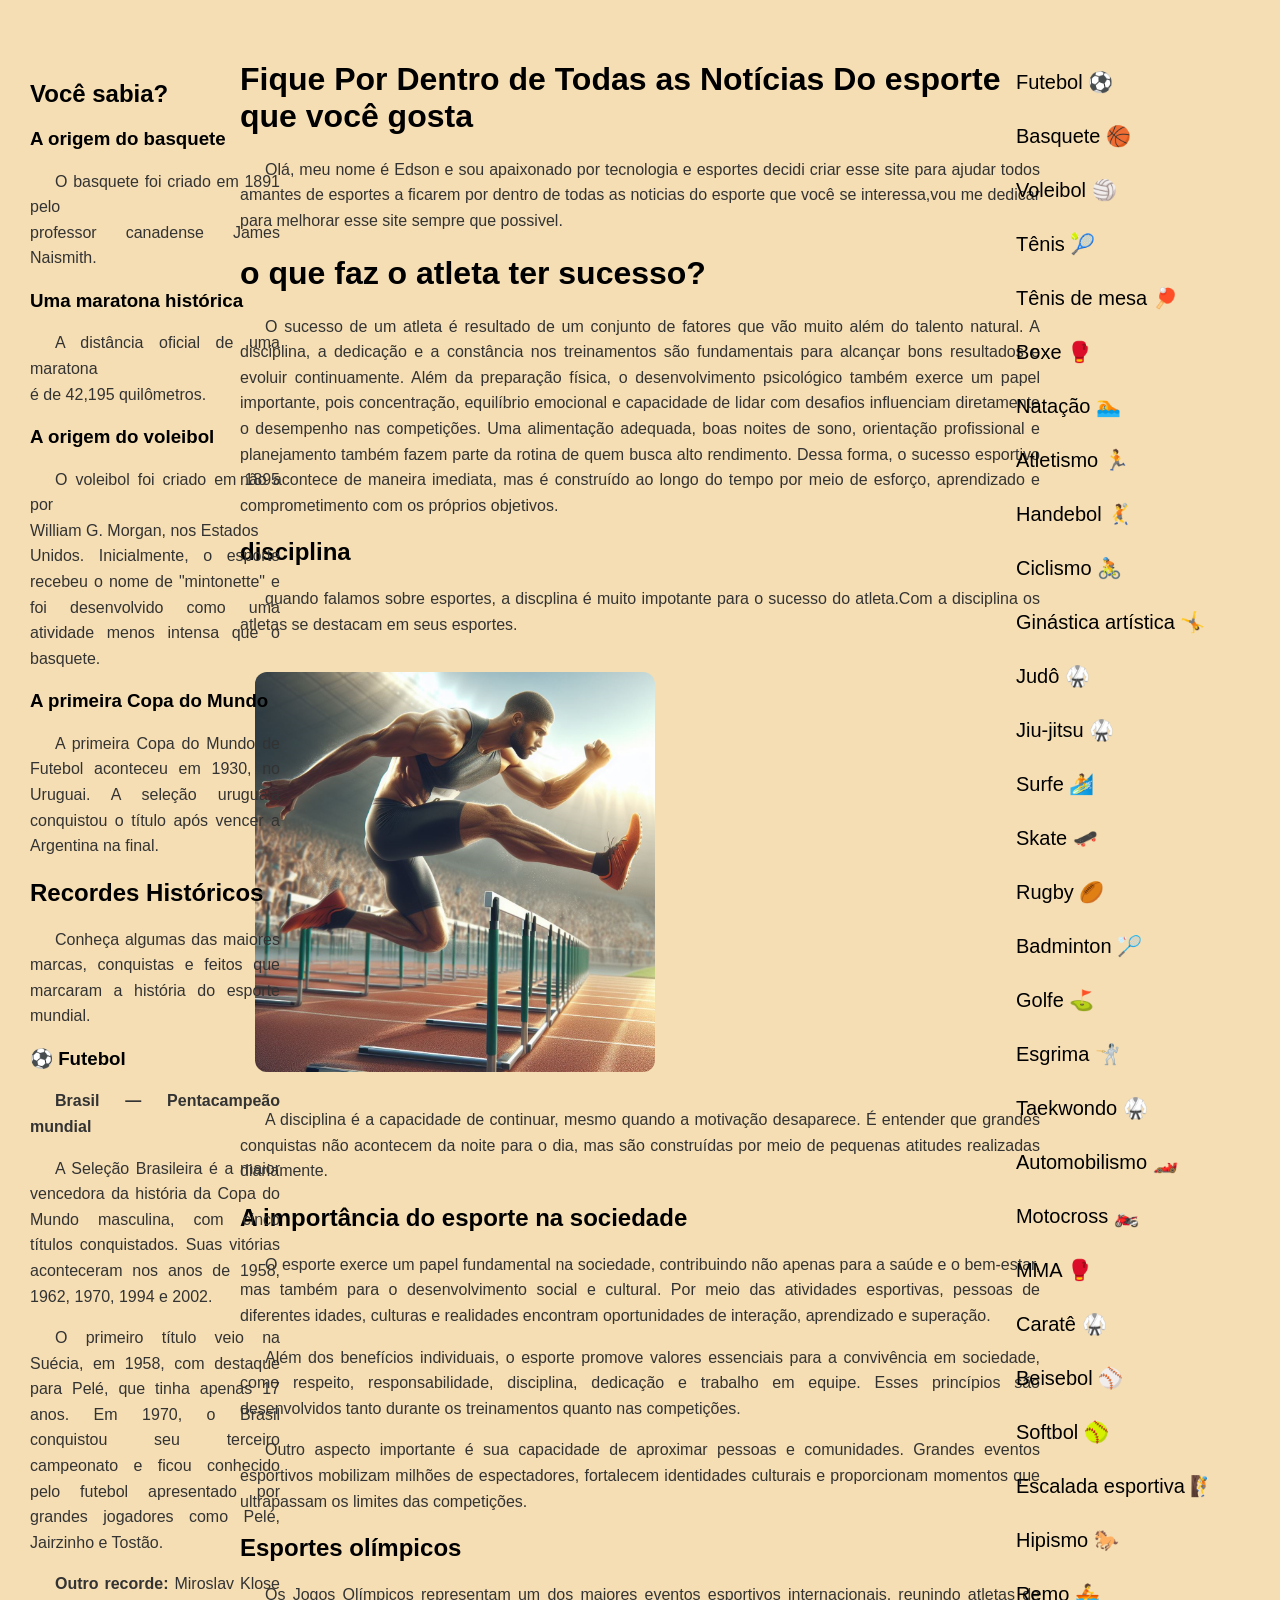
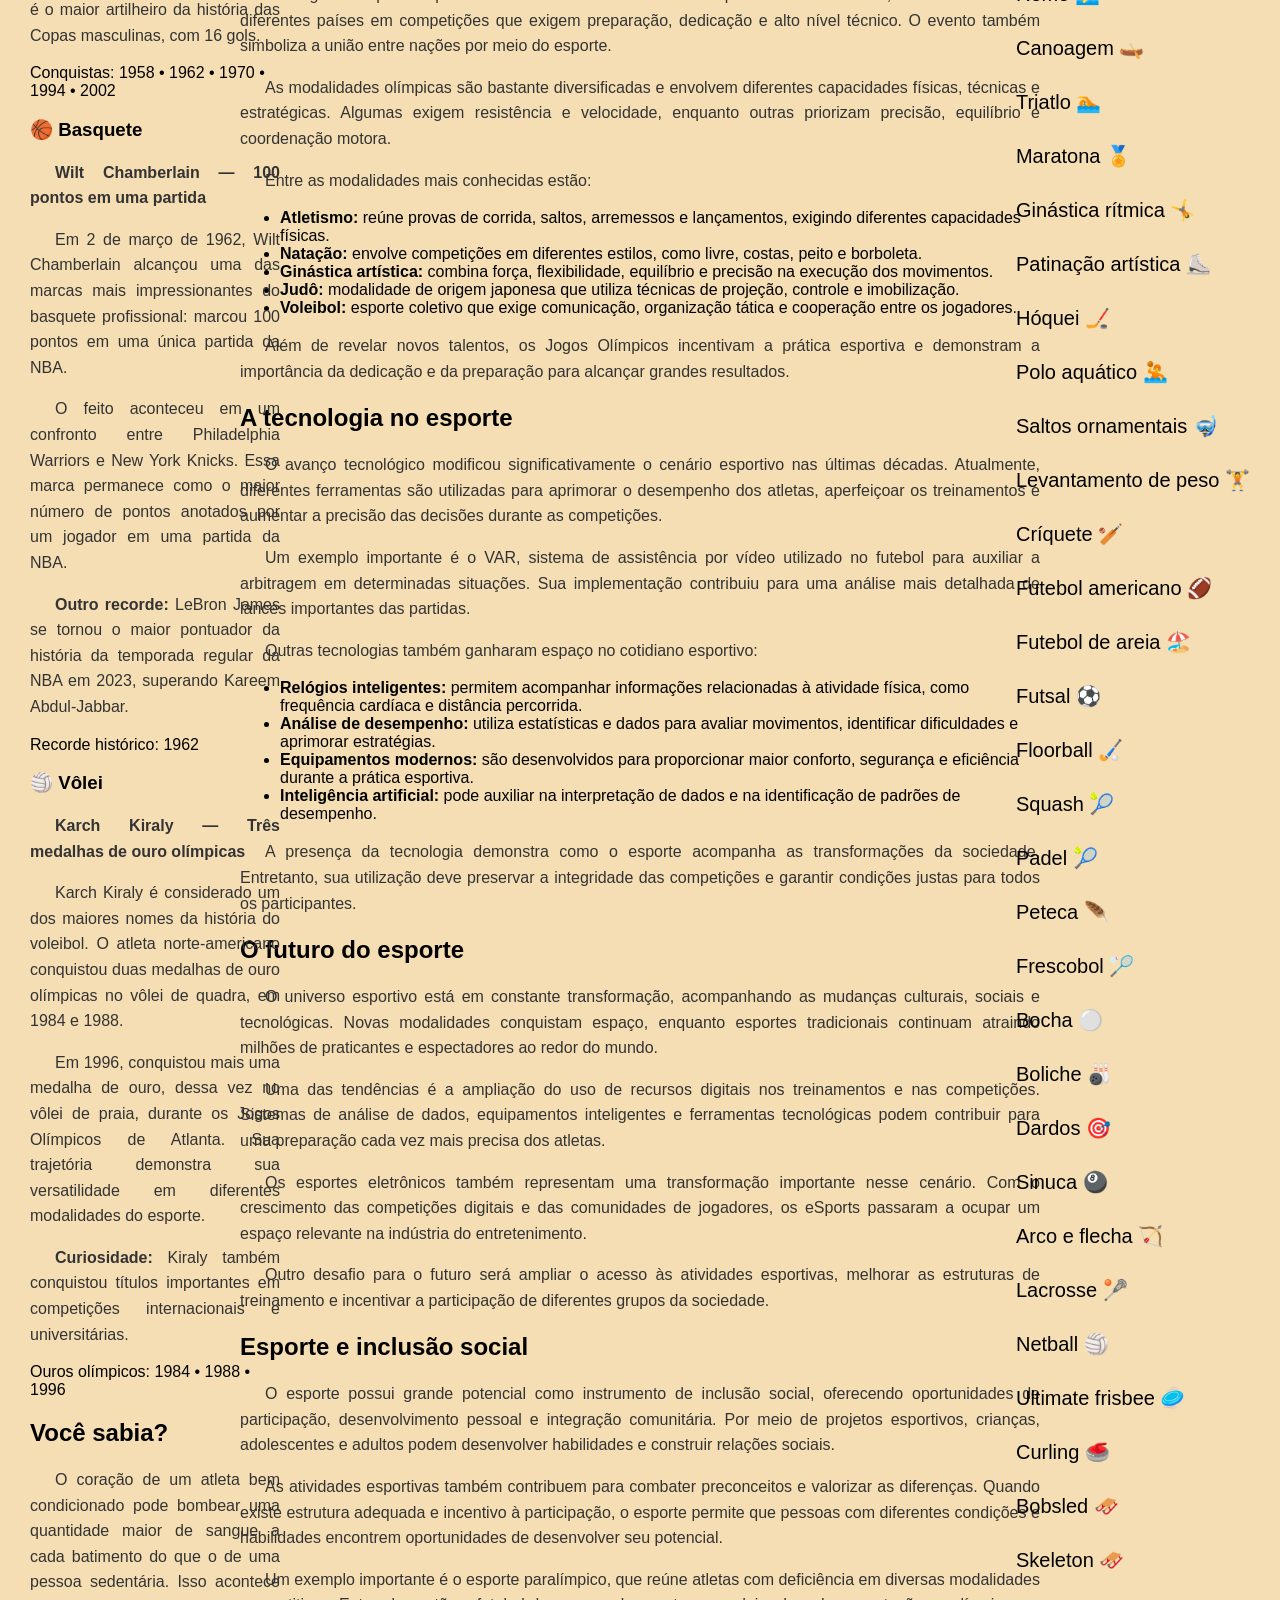
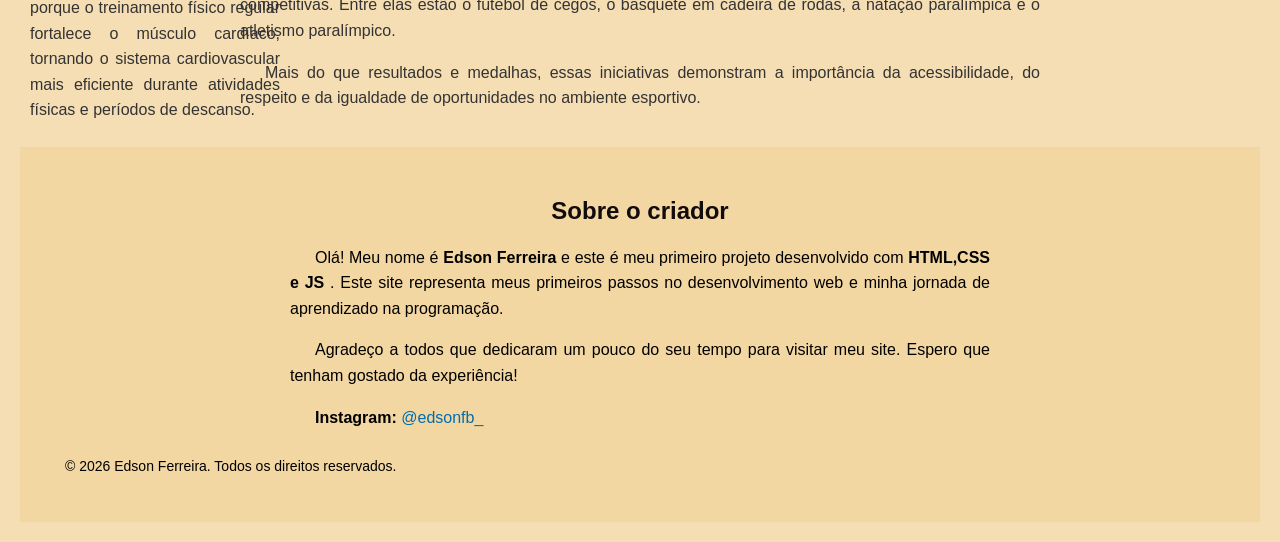
==== commit 13cb82aa: "1.6" ====
--- a/index.html
+++ b/index.html
@@ -70,7 +70,6 @@
 <li>Curling 🥌</li>
 <li>Bobsled 🛷</li>
 <li>Skeleton 🛷</li>
-<li>Luge 🛷</li>
     </ol>
 </nav>
 
--- a/_css/estilo.css
+++ b/_css/estilo.css
@@ -26,11 +26,10 @@
     list-style: none;
     justify-content: center;
     font-size: 20px;
-    /* margin-left: 0;
-    margin-top: -10px; */
     right: 30px;
     padding: 0px;
     flex-direction: column;
+    margin-top: 50px;
 
   }
 
@@ -75,6 +74,7 @@
 aside{
   width: 250px;
   position: absolute;
+  margin-top: 30px;
   
 }
 
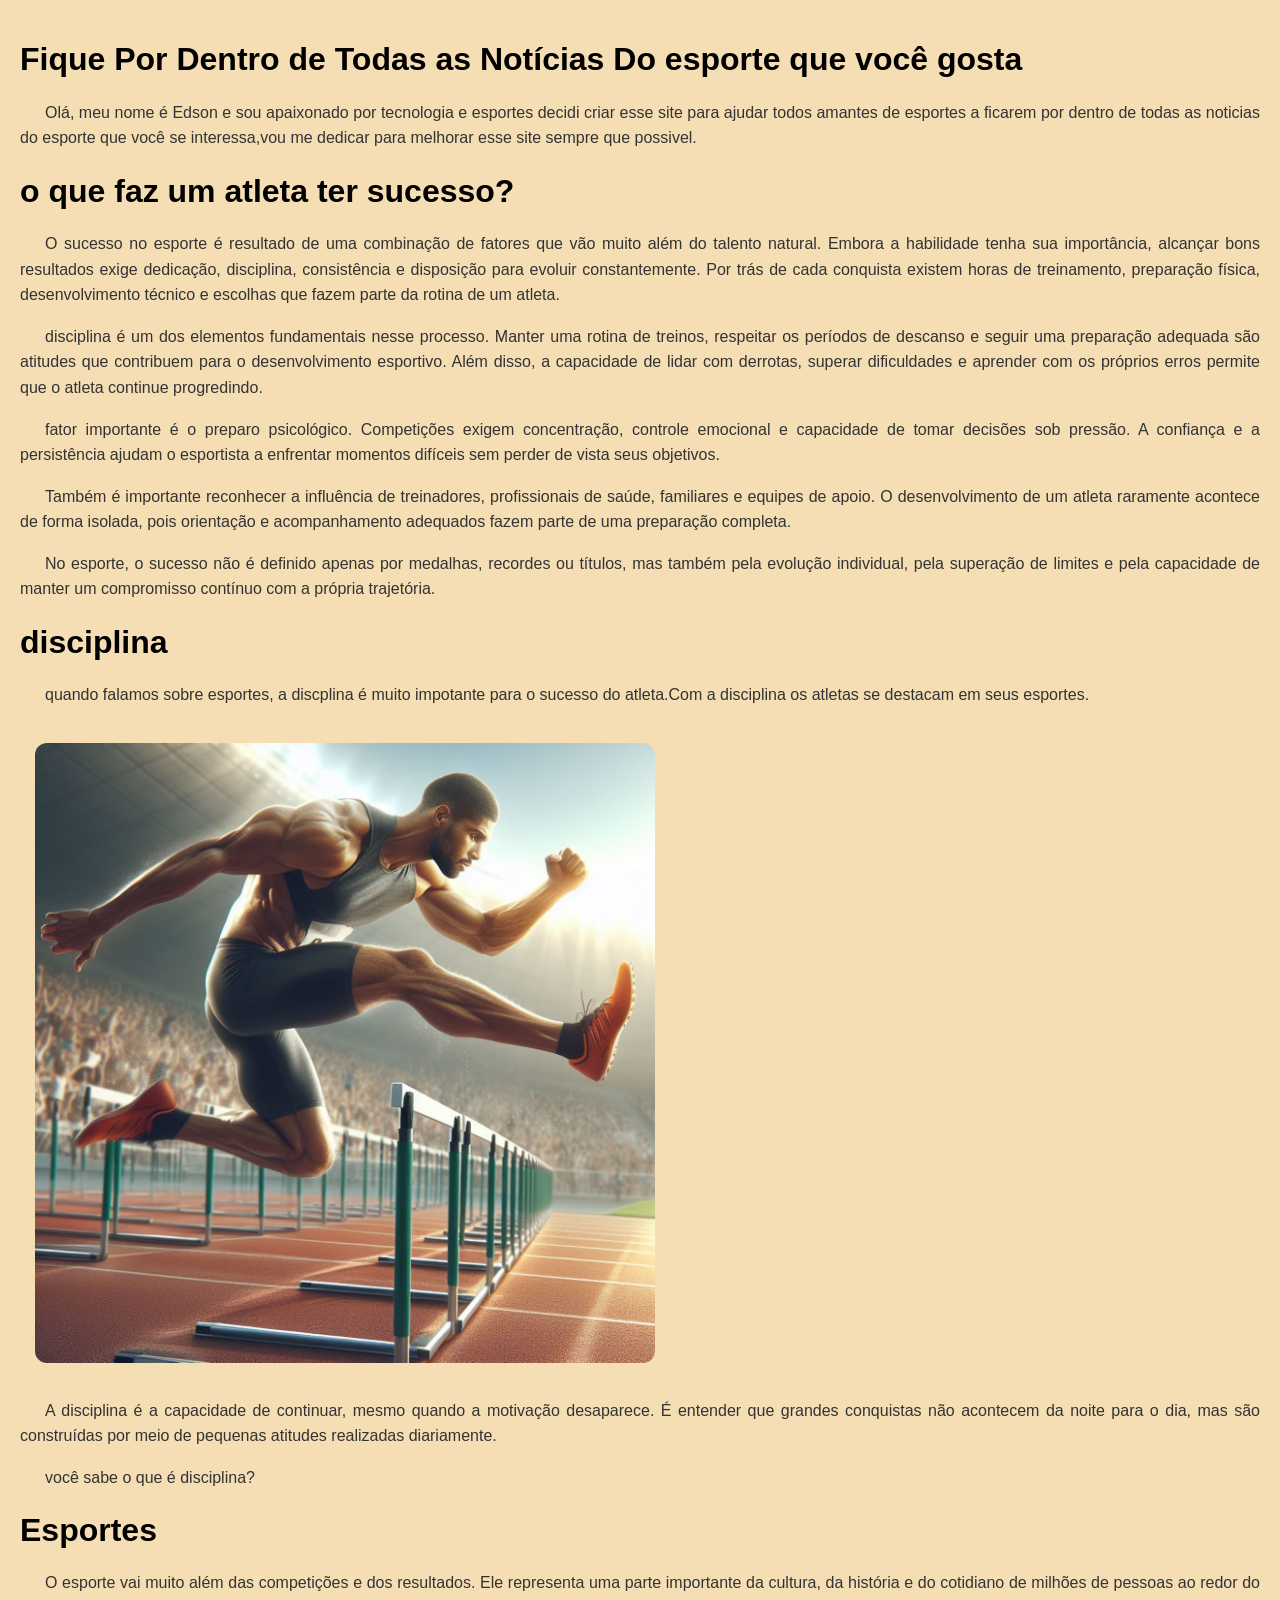
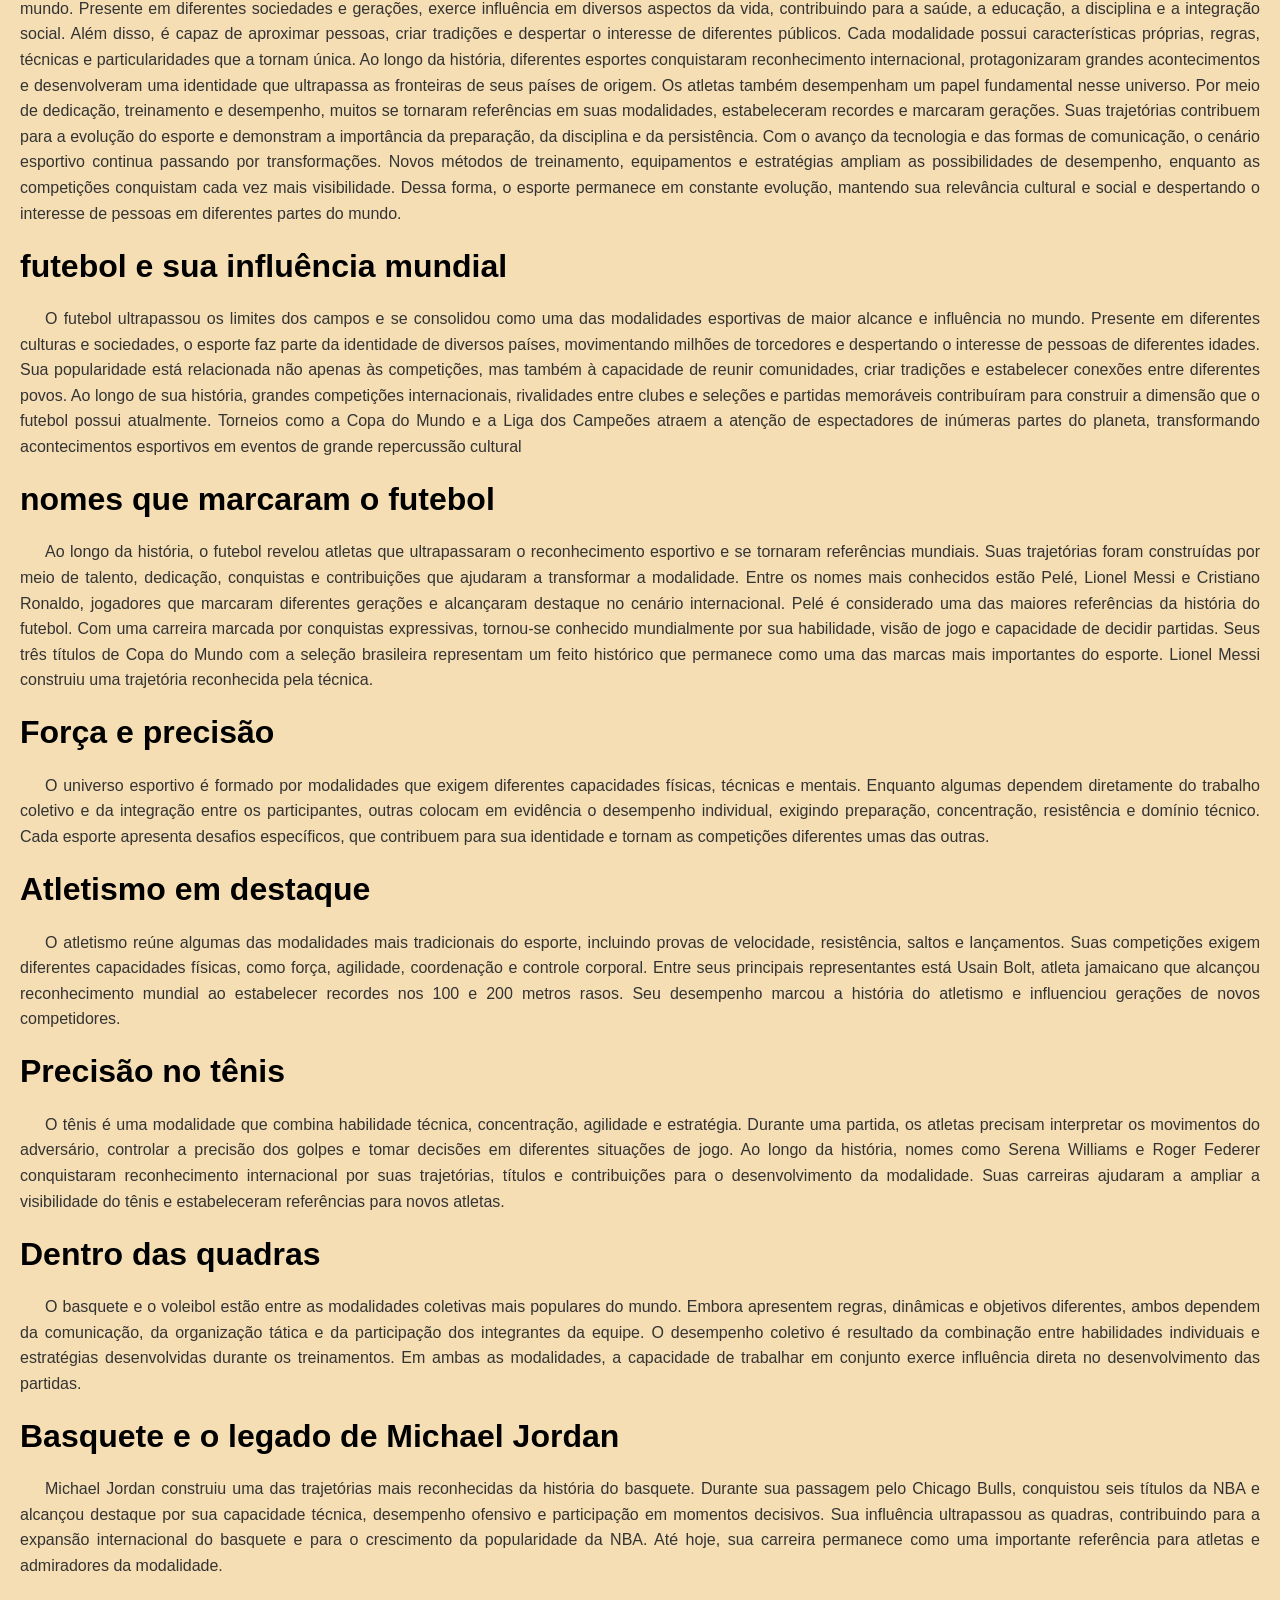
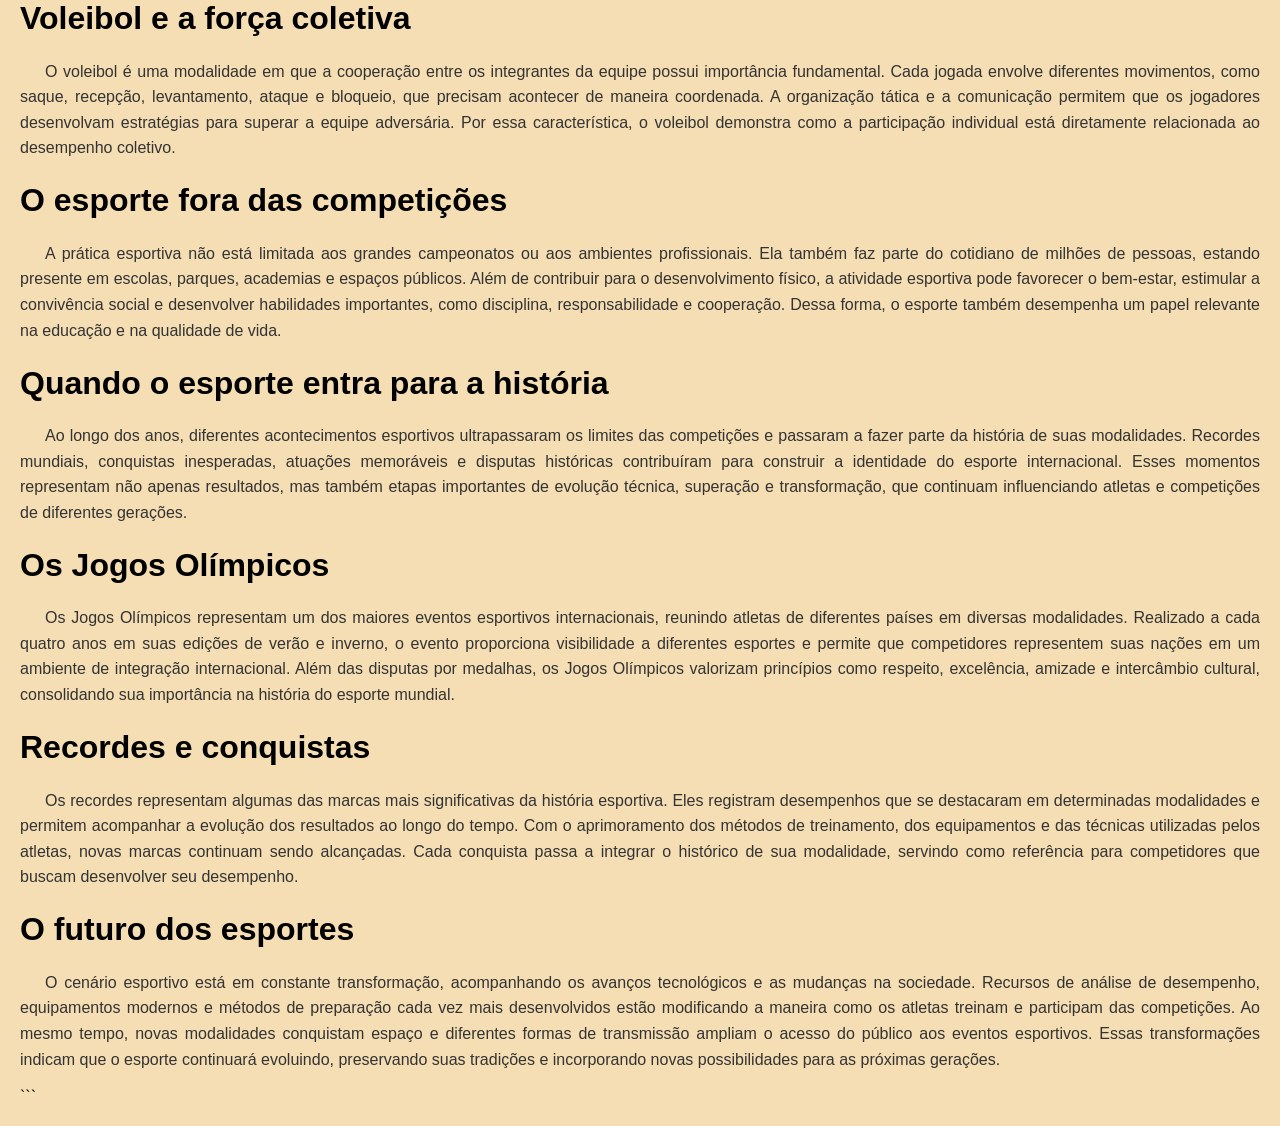
==== commit 8becfeb1: "1.6" ====
--- a/index.html
+++ b/index.html
@@ -10,84 +10,29 @@
  
   <body>
 
-<nav id="menu">
-    <ol>
-<li>Futebol ⚽</li>
-<li>Basquete 🏀</li>
-<li>Voleibol 🏐</li>
-<li>Tênis 🎾</li>
-<li>Tênis de mesa 🏓</li>
-<li>Boxe 🥊</li>
-<li>Natação 🏊</li>
-<li>Atletismo 🏃</li>
-<li>Handebol 🤾</li>
-<li>Ciclismo 🚴</li>
-<li>Ginástica artística 🤸</li>
-<li>Judô 🥋</li>
-<li>Jiu-jitsu 🥋</li>
-<li>Surfe 🏄</li>
-<li>Skate 🛹</li>
-<li>Rugby 🏉</li>
-<li>Badminton 🏸</li>
-<li>Golfe ⛳</li>
-<li>Esgrima 🤺</li>
-<li>Taekwondo 🥋</li>
-<li>Automobilismo 🏎️</li>
-<li>Motocross 🏍️</li>
-<li>MMA 🥊</li>
-<li>Caratê 🥋</li>
-<li>Beisebol ⚾</li>
-<li>Softbol 🥎</li>
-<li>Escalada esportiva 🧗</li>
-<li>Hipismo 🐎</li>
-<li>Remo 🚣</li>
-<li>Canoagem 🛶</li>
-<li>Triatlo 🏊</li>
-<li>Maratona 🏅</li>
-<li>Ginástica rítmica 🤸</li>
-<li>Patinação artística ⛸️</li>
-<li>Hóquei 🏒</li>
-<li>Polo aquático 🤽</li>
-<li>Saltos ornamentais 🤿</li>
-<li>Levantamento de peso 🏋️</li>
-<li>Críquete 🏏</li>
-<li>Futebol americano 🏈</li>
-<li>Futebol de areia 🏖️</li>
-<li>Futsal ⚽</li>
-<li>Floorball 🏑</li>
-<li>Squash 🎾</li>
-<li>Padel 🎾</li>
-<li>Peteca 🪶</li>
-<li>Frescobol 🏸</li>
-<li>Bocha ⚪</li>
-<li>Boliche 🎳</li>
-<li>Dardos 🎯</li>
-<li>Sinuca 🎱</li>
-<li>Arco e flecha 🏹</li>
-<li>Lacrosse 🥍</li>
-<li>Netball 🏐</li>
-<li>Ultimate frisbee 🥏</li>
-<li>Curling 🥌</li>
-<li>Bobsled 🛷</li>
-<li>Skeleton 🛷</li>
-    </ol>
-</nav>
+<div class="container">
 
-<main class="container">
     <h1>Fique Por Dentro de Todas as Notícias Do esporte que você gosta</h1>
      <p>Olá, meu nome é Edson e sou apaixonado por tecnologia e esportes decidi criar esse site
        para ajudar todos amantes de esportes a ficarem por dentro de todas as noticias do esporte
       que você se interessa,vou me dedicar para melhorar esse site sempre que possivel. </p>
 
 
-<h1>o que faz o atleta ter sucesso?</h1>
-
-<section>
-    <p>O sucesso de um atleta é resultado de um conjunto de fatores que vão muito além do talento natural. A disciplina, a dedicação e a constância nos treinamentos são fundamentais para alcançar bons resultados e evoluir continuamente. Além da preparação física, o desenvolvimento psicológico também exerce um papel importante, pois concentração, equilíbrio emocional e capacidade de lidar com desafios influenciam diretamente o desempenho nas competições. Uma alimentação adequada, boas noites de sono, orientação profissional e planejamento também fazem parte da rotina de quem busca alto rendimento. Dessa forma, o sucesso esportivo não acontece de maneira imediata, mas é construído ao longo do tempo por meio de esforço, aprendizado e comprometimento com os próprios objetivos.</p>
-</section>
+<h1>o que faz um atleta ter sucesso?</h1>
 
 
-<h2>disciplina</h2>
+<p>O sucesso no esporte é resultado de uma combinação de fatores que vão muito além do talento natural. Embora a habilidade tenha sua importância, alcançar bons resultados exige dedicação, disciplina, consistência e disposição para evoluir constantemente. Por trás de cada conquista existem horas de treinamento, preparação física, desenvolvimento técnico e escolhas que fazem parte da rotina de um atleta.</p>
+
+<p> disciplina é um dos elementos fundamentais nesse processo. Manter uma rotina de treinos, respeitar os períodos de descanso e seguir uma preparação adequada são atitudes que contribuem para o desenvolvimento esportivo. Além disso, a capacidade de lidar com derrotas, superar dificuldades e aprender com os próprios erros permite que o atleta continue progredindo.</p>
+
+<p> fator importante é o preparo psicológico. Competições exigem concentração, controle emocional e capacidade de tomar decisões sob pressão. A confiança e a persistência ajudam o esportista a enfrentar momentos difíceis sem perder de vista seus objetivos.</p>
+
+<P>Também é importante reconhecer a influência de treinadores, profissionais de saúde, familiares e equipes de apoio. O desenvolvimento de um atleta raramente acontece de forma isolada, pois orientação e acompanhamento adequados fazem parte de uma preparação completa.</P>
+
+<p>No esporte, o sucesso não é definido apenas por medalhas, recordes ou títulos, mas também pela evolução individual, pela superação de limites e pela capacidade de manter um compromisso contínuo com a própria trajetória.</p>
+
+
+<h1>disciplina</h1>
      <p>quando falamos sobre esportes, a discplina é muito impotante para o sucesso do atleta.Com
       a disciplina os atletas se destacam em seus esportes. </p>
       <figure class="foto">
@@ -97,219 +42,67 @@
     <p>A disciplina é a capacidade de continuar, mesmo quando a motivação desaparece.
       É entender que grandes conquistas não acontecem da noite para o dia, mas
       são construídas por meio de pequenas atitudes realizadas diariamente.</p>
+    <p class="definicao"> você sabe o que é disciplina?</p>
 
-      <section>
-    <h2>A importância do esporte na sociedade</h2>
-    <p>O esporte exerce um papel fundamental na sociedade, contribuindo não apenas para a saúde e o bem-estar, mas também para o desenvolvimento social e cultural. Por meio das atividades esportivas, pessoas de diferentes idades, culturas e realidades encontram oportunidades de interação, aprendizado e superação.</p>
+    <h1>Esportes</h1>
 
-    <p>Além dos benefícios individuais, o esporte promove valores essenciais para a convivência em sociedade, como respeito, responsabilidade, disciplina, dedicação e trabalho em equipe. Esses princípios são desenvolvidos tanto durante os treinamentos quanto nas competições.</p>
+<p> O esporte vai muito além das competições e dos resultados. Ele representa uma parte importante da cultura, da história e do cotidiano de milhões de pessoas ao redor do mundo. Presente em diferentes sociedades e gerações, exerce influência em diversos aspectos da vida, contribuindo para a saúde, a educação, a disciplina e a integração social. Além disso, é capaz de aproximar pessoas, criar tradições e despertar o interesse de diferentes públicos.
 
-    <p>Outro aspecto importante é sua capacidade de aproximar pessoas e comunidades. Grandes eventos esportivos mobilizam milhões de espectadores, fortalecem identidades culturais e proporcionam momentos que ultrapassam os limites das competições.</p>
-</section>
+Cada modalidade possui características próprias, regras, técnicas e particularidades que a tornam única. Ao longo da história, diferentes esportes conquistaram reconhecimento internacional, protagonizaram grandes acontecimentos e desenvolveram uma identidade que ultrapassa as fronteiras de seus países de origem.
 
-<section>
-    <h2>Esportes olímpicos</h2>
-    <p>Os Jogos Olímpicos representam um dos maiores eventos esportivos internacionais, reunindo atletas de diferentes países em competições que exigem preparação, dedicação e alto nível técnico. O evento também simboliza a união entre nações por meio do esporte.</p>
+Os atletas também desempenham um papel fundamental nesse universo. Por meio de dedicação, treinamento e desempenho, muitos se tornaram referências em suas modalidades, estabeleceram recordes e marcaram gerações. Suas trajetórias contribuem para a evolução do esporte e demonstram a importância da preparação, da disciplina e da persistência.
 
-    <p>As modalidades olímpicas são bastante diversificadas e envolvem diferentes capacidades físicas, técnicas e estratégicas. Algumas exigem resistência e velocidade, enquanto outras priorizam precisão, equilíbrio e coordenação motora.</p>
+Com o avanço da tecnologia e das formas de comunicação, o cenário esportivo continua passando por transformações. Novos métodos de treinamento, equipamentos e estratégias ampliam as possibilidades de desempenho, enquanto as competições conquistam cada vez mais visibilidade. Dessa forma, o esporte permanece em constante evolução, mantendo sua relevância cultural e social e despertando o interesse de pessoas em diferentes partes do mundo.</p>
 
-    <p>Entre as modalidades mais conhecidas estão:</p>
+<h1> futebol e sua influência mundial</h1>
 
-    <ul>
-        <li><strong>Atletismo:</strong> reúne provas de corrida, saltos, arremessos e lançamentos, exigindo diferentes capacidades físicas.</li>
-        <li><strong>Natação:</strong> envolve competições em diferentes estilos, como livre, costas, peito e borboleta.</li>
-        <li><strong>Ginástica artística:</strong> combina força, flexibilidade, equilíbrio e precisão na execução dos movimentos.</li>
-        <li><strong>Judô:</strong> modalidade de origem japonesa que utiliza técnicas de projeção, controle e imobilização.</li>
-        <li><strong>Voleibol:</strong> esporte coletivo que exige comunicação, organização tática e cooperação entre os jogadores.</li>
-    </ul>
+<p>O futebol ultrapassou os limites dos campos e se consolidou como uma das modalidades esportivas de maior alcance e influência no mundo. Presente em diferentes culturas e sociedades, o esporte faz parte da identidade de diversos países, movimentando milhões de torcedores e despertando o interesse de pessoas de diferentes idades. Sua popularidade está relacionada não apenas às competições, mas também à capacidade de reunir comunidades, criar tradições e estabelecer conexões entre diferentes povos.
 
-    <p>Além de revelar novos talentos, os Jogos Olímpicos incentivam a prática esportiva e demonstram a importância da dedicação e da preparação para alcançar grandes resultados.</p>
-</section>
+Ao longo de sua história, grandes competições internacionais, rivalidades entre clubes e seleções e partidas memoráveis contribuíram para construir a dimensão que o futebol possui atualmente. Torneios como a Copa do Mundo e a Liga dos Campeões atraem a atenção de espectadores de inúmeras partes do planeta, transformando acontecimentos esportivos em eventos de grande repercussão cultural</p>
 
-<section>
-    <h2>A tecnologia no esporte</h2>
-    <p>O avanço tecnológico modificou significativamente o cenário esportivo nas últimas décadas. Atualmente, diferentes ferramentas são utilizadas para aprimorar o desempenho dos atletas, aperfeiçoar os treinamentos e aumentar a precisão das decisões durante as competições.</p>
+<h1> nomes que marcaram o futebol</h1>
+<P>Ao longo da história, o futebol revelou atletas que ultrapassaram o reconhecimento esportivo e se tornaram referências mundiais. Suas trajetórias foram construídas por meio de talento, dedicação, conquistas e contribuições que ajudaram a transformar a modalidade. Entre os nomes mais conhecidos estão Pelé, Lionel Messi e Cristiano Ronaldo, jogadores que marcaram diferentes gerações e alcançaram destaque no cenário internacional.
 
-    <p>Um exemplo importante é o VAR, sistema de assistência por vídeo utilizado no futebol para auxiliar a arbitragem em determinadas situações. Sua implementação contribuiu para uma análise mais detalhada de lances importantes das partidas.</p>
+Pelé é considerado uma das maiores referências da história do futebol. Com uma carreira marcada por conquistas expressivas, tornou-se conhecido mundialmente por sua habilidade, visão de jogo e capacidade de decidir partidas. Seus três títulos de Copa do Mundo com a seleção brasileira representam um feito histórico que permanece como uma das marcas mais importantes do esporte.
 
-    <p>Outras tecnologias também ganharam espaço no cotidiano esportivo:</p>
+Lionel Messi construiu uma trajetória reconhecida pela técnica.</p>
 
-    <ul>
-        <li><strong>Relógios inteligentes:</strong> permitem acompanhar informações relacionadas à atividade física, como frequência cardíaca e distância percorrida.</li>
-        <li><strong>Análise de desempenho:</strong> utiliza estatísticas e dados para avaliar movimentos, identificar dificuldades e aprimorar estratégias.</li>
-        <li><strong>Equipamentos modernos:</strong> são desenvolvidos para proporcionar maior conforto, segurança e eficiência durante a prática esportiva.</li>
-        <li><strong>Inteligência artificial:</strong> pode auxiliar na interpretação de dados e na identificação de padrões de desempenho.</li>
-    </ul>
+<h1>Força e precisão</h1>
+<p>O universo esportivo é formado por modalidades que exigem diferentes capacidades físicas, técnicas e mentais. Enquanto algumas dependem diretamente do trabalho coletivo e da integração entre os participantes, outras colocam em evidência o desempenho individual, exigindo preparação, concentração, resistência e domínio técnico. Cada esporte apresenta desafios específicos, que contribuem para sua identidade e tornam as competições diferentes umas das outras.</p>
 
-    <p>A presença da tecnologia demonstra como o esporte acompanha as transformações da sociedade. Entretanto, sua utilização deve preservar a integridade das competições e garantir condições justas para todos os participantes.</p>
-</section>
+<h1>Atletismo em destaque</h1>
+<p>O atletismo reúne algumas das modalidades mais tradicionais do esporte, incluindo provas de velocidade, resistência, saltos e lançamentos. Suas competições exigem diferentes capacidades físicas, como força, agilidade, coordenação e controle corporal. Entre seus principais representantes está Usain Bolt, atleta jamaicano que alcançou reconhecimento mundial ao estabelecer recordes nos 100 e 200 metros rasos. Seu desempenho marcou a história do atletismo e influenciou gerações de novos competidores.</p>
 
-<section>
-    <h1>O futuro do esporte</h1>
-    <p>O universo esportivo está em constante transformação, acompanhando as mudanças culturais, sociais e tecnológicas. Novas modalidades conquistam espaço, enquanto esportes tradicionais continuam atraindo milhões de praticantes e espectadores ao redor do mundo.</p>
+<h1>Precisão no tênis</h1>
+<p>O tênis é uma modalidade que combina habilidade técnica, concentração, agilidade e estratégia. Durante uma partida, os atletas precisam interpretar os movimentos do adversário, controlar a precisão dos golpes e tomar decisões em diferentes situações de jogo. Ao longo da história, nomes como Serena Williams e Roger Federer conquistaram reconhecimento internacional por suas trajetórias, títulos e contribuições para o desenvolvimento da modalidade. Suas carreiras ajudaram a ampliar a visibilidade do tênis e estabeleceram referências para novos atletas.</p>
 
-    <p>Uma das tendências é a ampliação do uso de recursos digitais nos treinamentos e nas competições. Sistemas de análise de dados, equipamentos inteligentes e ferramentas tecnológicas podem contribuir para uma preparação cada vez mais precisa dos atletas.</p>
+<h1>Dentro das quadras</h1>
+<p>O basquete e o voleibol estão entre as modalidades coletivas mais populares do mundo. Embora apresentem regras, dinâmicas e objetivos diferentes, ambos dependem da comunicação, da organização tática e da participação dos integrantes da equipe. O desempenho coletivo é resultado da combinação entre habilidades individuais e estratégias desenvolvidas durante os treinamentos. Em ambas as modalidades, a capacidade de trabalhar em conjunto exerce influência direta no desenvolvimento das partidas.</p>
 
-    <p>Os esportes eletrônicos também representam uma transformação importante nesse cenário. Com o crescimento das competições digitais e das comunidades de jogadores, os eSports passaram a ocupar um espaço relevante na indústria do entretenimento.</p>
+<h1>Basquete e o legado de Michael Jordan</h1>
+<p>Michael Jordan construiu uma das trajetórias mais reconhecidas da história do basquete. Durante sua passagem pelo Chicago Bulls, conquistou seis títulos da NBA e alcançou destaque por sua capacidade técnica, desempenho ofensivo e participação em momentos decisivos. Sua influência ultrapassou as quadras, contribuindo para a expansão internacional do basquete e para o crescimento da popularidade da NBA. Até hoje, sua carreira permanece como uma importante referência para atletas e admiradores da modalidade.</p>
 
-    <p>Outro desafio para o futuro será ampliar o acesso às atividades esportivas, melhorar as estruturas de treinamento e incentivar a participação de diferentes grupos da sociedade.</p>
-</section>
+<h1>Voleibol e a força coletiva</h1>
+<p>O voleibol é uma modalidade em que a cooperação entre os integrantes da equipe possui importância fundamental. Cada jogada envolve diferentes movimentos, como saque, recepção, levantamento, ataque e bloqueio, que precisam acontecer de maneira coordenada. A organização tática e a comunicação permitem que os jogadores desenvolvam estratégias para superar a equipe adversária. Por essa característica, o voleibol demonstra como a participação individual está diretamente relacionada ao desempenho coletivo.</p>
 
-<section>
-    <h2>Esporte e inclusão social</h2>
-    <p>O esporte possui grande potencial como instrumento de inclusão social, oferecendo oportunidades de participação, desenvolvimento pessoal e integração comunitária. Por meio de projetos esportivos, crianças, adolescentes e adultos podem desenvolver habilidades e construir relações sociais.</p>
+<h1>O esporte fora das competições</h1>
+<p>A prática esportiva não está limitada aos grandes campeonatos ou aos ambientes profissionais. Ela também faz parte do cotidiano de milhões de pessoas, estando presente em escolas, parques, academias e espaços públicos. Além de contribuir para o desenvolvimento físico, a atividade esportiva pode favorecer o bem-estar, estimular a convivência social e desenvolver habilidades importantes, como disciplina, responsabilidade e cooperação. Dessa forma, o esporte também desempenha um papel relevante na educação e na qualidade de vida.</p>
 
-    <p>As atividades esportivas também contribuem para combater preconceitos e valorizar as diferenças. Quando existe estrutura adequada e incentivo à participação, o esporte permite que pessoas com diferentes condições e habilidades encontrem oportunidades de desenvolver seu potencial.</p>
+<h1>Quando o esporte entra para a história</h1>
+<p>Ao longo dos anos, diferentes acontecimentos esportivos ultrapassaram os limites das competições e passaram a fazer parte da história de suas modalidades. Recordes mundiais, conquistas inesperadas, atuações memoráveis e disputas históricas contribuíram para construir a identidade do esporte internacional. Esses momentos representam não apenas resultados, mas também etapas importantes de evolução técnica, superação e transformação, que continuam influenciando atletas e competições de diferentes gerações.</p>
 
-    <p>Um exemplo importante é o esporte paralímpico, que reúne atletas com deficiência em diversas modalidades competitivas. Entre elas estão o futebol de cegos, o basquete em cadeira de rodas, a natação paralímpica e o atletismo paralímpico.</p>
+<h1>Os Jogos Olímpicos</h1>
+<p>Os Jogos Olímpicos representam um dos maiores eventos esportivos internacionais, reunindo atletas de diferentes países em diversas modalidades. Realizado a cada quatro anos em suas edições de verão e inverno, o evento proporciona visibilidade a diferentes esportes e permite que competidores representem suas nações em um ambiente de integração internacional. Além das disputas por medalhas, os Jogos Olímpicos valorizam princípios como respeito, excelência, amizade e intercâmbio cultural, consolidando sua importância na história do esporte mundial.</p>
 
-    <p>Mais do que resultados e medalhas, essas iniciativas demonstram a importância da acessibilidade, do respeito e da igualdade de oportunidades no ambiente esportivo.</p>
-</section>
+<h1>Recordes e conquistas</h1>
+<p>Os recordes representam algumas das marcas mais significativas da história esportiva. Eles registram desempenhos que se destacaram em determinadas modalidades e permitem acompanhar a evolução dos resultados ao longo do tempo. Com o aprimoramento dos métodos de treinamento, dos equipamentos e das técnicas utilizadas pelos atletas, novas marcas continuam sendo alcançadas. Cada conquista passa a integrar o histórico de sua modalidade, servindo como referência para competidores que buscam desenvolver seu desempenho.</p>
 
-    </main>
-
-    <aside class="definicao">
-    <h2>Você sabia?</h2>
-
-    <h3>A origem do basquete</h3>
-
-    <p>
-        O basquete foi criado em 1891 pelo<br/> professor
-        canadense James Naismith.
-    </p>
-
-    <h3>Uma maratona histórica</h3>
-
-    <p>
-        A distância oficial de uma maratona <br/> é de
-        42,195 quilômetros.
-    </p>
-    <h3>A origem do voleibol</h3>
-
-<p>
-O voleibol foi criado em 1895 por <br/>William G. Morgan, nos Estados <br>Unidos. Inicialmente, o esporte recebeu o nome de "mintonette" e foi desenvolvido como uma atividade menos intensa que o basquete.
-</p>
-
-<h3>A primeira Copa do Mundo</h3>
-
-<p>
-A primeira Copa do Mundo de Futebol aconteceu em 1930, no Uruguai. A seleção uruguaia conquistou o título após vencer a Argentina na final.
-</p>
+<h1>O futuro dos esportes</h1>
+<p>O cenário esportivo está em constante transformação, acompanhando os avanços tecnológicos e as mudanças na sociedade. Recursos de análise de desempenho, equipamentos modernos e métodos de preparação cada vez mais desenvolvidos estão modificando a maneira como os atletas treinam e participam das competições. Ao mesmo tempo, novas modalidades conquistam espaço e diferentes formas de transmissão ampliam o acesso do público aos eventos esportivos. Essas transformações indicam que o esporte continuará evoluindo, preservando suas tradições e incorporando novas possibilidades para as próximas gerações.</p>
+```
 
 
-    <h2>Recordes Históricos</h2>
-    <p class="descricao">
-        Conheça algumas das maiores marcas, conquistas e feitos que marcaram a história do esporte mundial.
-    </p>
-
-    
-        <h3>⚽ Futebol</h3>
-
-        <p><strong>Brasil — Pentacampeão mundial</strong></p>
-
-        <p>
-            A Seleção Brasileira é a maior vencedora da história da Copa do Mundo masculina,
-            com cinco títulos conquistados. Suas vitórias aconteceram nos anos de 1958,
-            1962, 1970, 1994 e 2002.
-        </p>
-
-        <p>
-            O primeiro título veio na Suécia, em 1958, com destaque para Pelé,
-            que tinha apenas 17 anos. Em 1970, o Brasil conquistou seu terceiro
-            campeonato e ficou conhecido pelo futebol apresentado por grandes
-            jogadores como Pelé, Jairzinho e Tostão.
-        </p>
-
-        <p><strong>Outro recorde:</strong> Miroslav Klose é o maior artilheiro
-        da história das Copas masculinas, com 16 gols.</p>
-
-        <span>Conquistas: 1958 • 1962 • 1970 • 1994 • 2002</span>
-    </section>
-
-    <section class="recorde">
-        <h3>🏀 Basquete</h3>
-
-        <p><strong>Wilt Chamberlain — 100 pontos em uma partida</strong></p>
-
-        <p>
-            Em 2 de março de 1962, Wilt Chamberlain alcançou uma das marcas
-            mais impressionantes do basquete profissional: marcou 100 pontos
-            em uma única partida da NBA.
-        </p>
-
-        <p>
-            O feito aconteceu em um confronto entre Philadelphia Warriors
-            e New York Knicks. Essa marca permanece como o maior número
-            de pontos anotados por um jogador em uma partida da NBA.
-        </p>
-
-        <p><strong>Outro recorde:</strong> LeBron James se tornou o maior
-        pontuador da história da temporada regular da NBA em 2023,
-        superando Kareem Abdul-Jabbar.</p>
-
-        <span>Recorde histórico: 1962</span>
-    </section>
-
-    <section class="recorde">
-        <h3>🏐 Vôlei</h3>
-
-        <p><strong>Karch Kiraly — Três medalhas de ouro olímpicas</strong></p>
-
-        <p>
-            Karch Kiraly é considerado um dos maiores nomes da história
-            do voleibol. O atleta norte-americano conquistou duas medalhas
-            de ouro olímpicas no vôlei de quadra, em 1984 e 1988.
-        </p>
-
-        <p>
-            Em 1996, conquistou mais uma medalha de ouro, dessa vez no
-            vôlei de praia, durante os Jogos Olímpicos de Atlanta.
-            Sua trajetória demonstra sua versatilidade em diferentes
-            modalidades do esporte.
-        </p>
-
-        <p><strong>Curiosidade:</strong> Kiraly também conquistou títulos
-        importantes em competições internacionais e universitárias.</p>
-
-        <span>Ouros olímpicos: 1984 • 1988 • 1996</span>
-    </section>
-
-    <h2>Você sabia?</h2>
-<p>O coração de um atleta bem condicionado pode bombear uma quantidade maior de sangue a cada batimento do que o de uma pessoa sedentária. Isso acontece porque o treinamento físico regular fortalece o músculo cardíaco, tornando o sistema cardiovascular mais eficiente durante atividades físicas e períodos de descanso.</p>
-
-
-</aside>
-
-<footer>
-    <section>
-        <h2>Sobre o criador</h2>
-
-        <p>
-            Olá! Meu nome é <strong> Edson Ferreira</strong> e este é meu primeiro projeto
-            desenvolvido com <strong> HTML,CSS e JS </strong>. Este site representa
-            meus primeiros passos no desenvolvimento web e minha
-            jornada de aprendizado na programação.
-        </p>
-
-        <p>
-            Agradeço a todos que dedicaram um pouco do seu tempo
-            para visitar meu site. Espero que tenham gostado
-            da experiência!
-        </p>
-
-        <p>
-          <strong>  Instagram:</strong>
-            <a href="https://www.instagram.com/edsonfb_/"
-               target="_blank"
-               rel="noopener noreferrer">@edsonfb_</a>
-        </p>
-    </section>
-
-    <p class="direitos">
-        &copy; 2026 Edson Ferreira. Todos os direitos reservados.
-    </p>
-
-</footer>
+</div>
 
   </body> 
 
